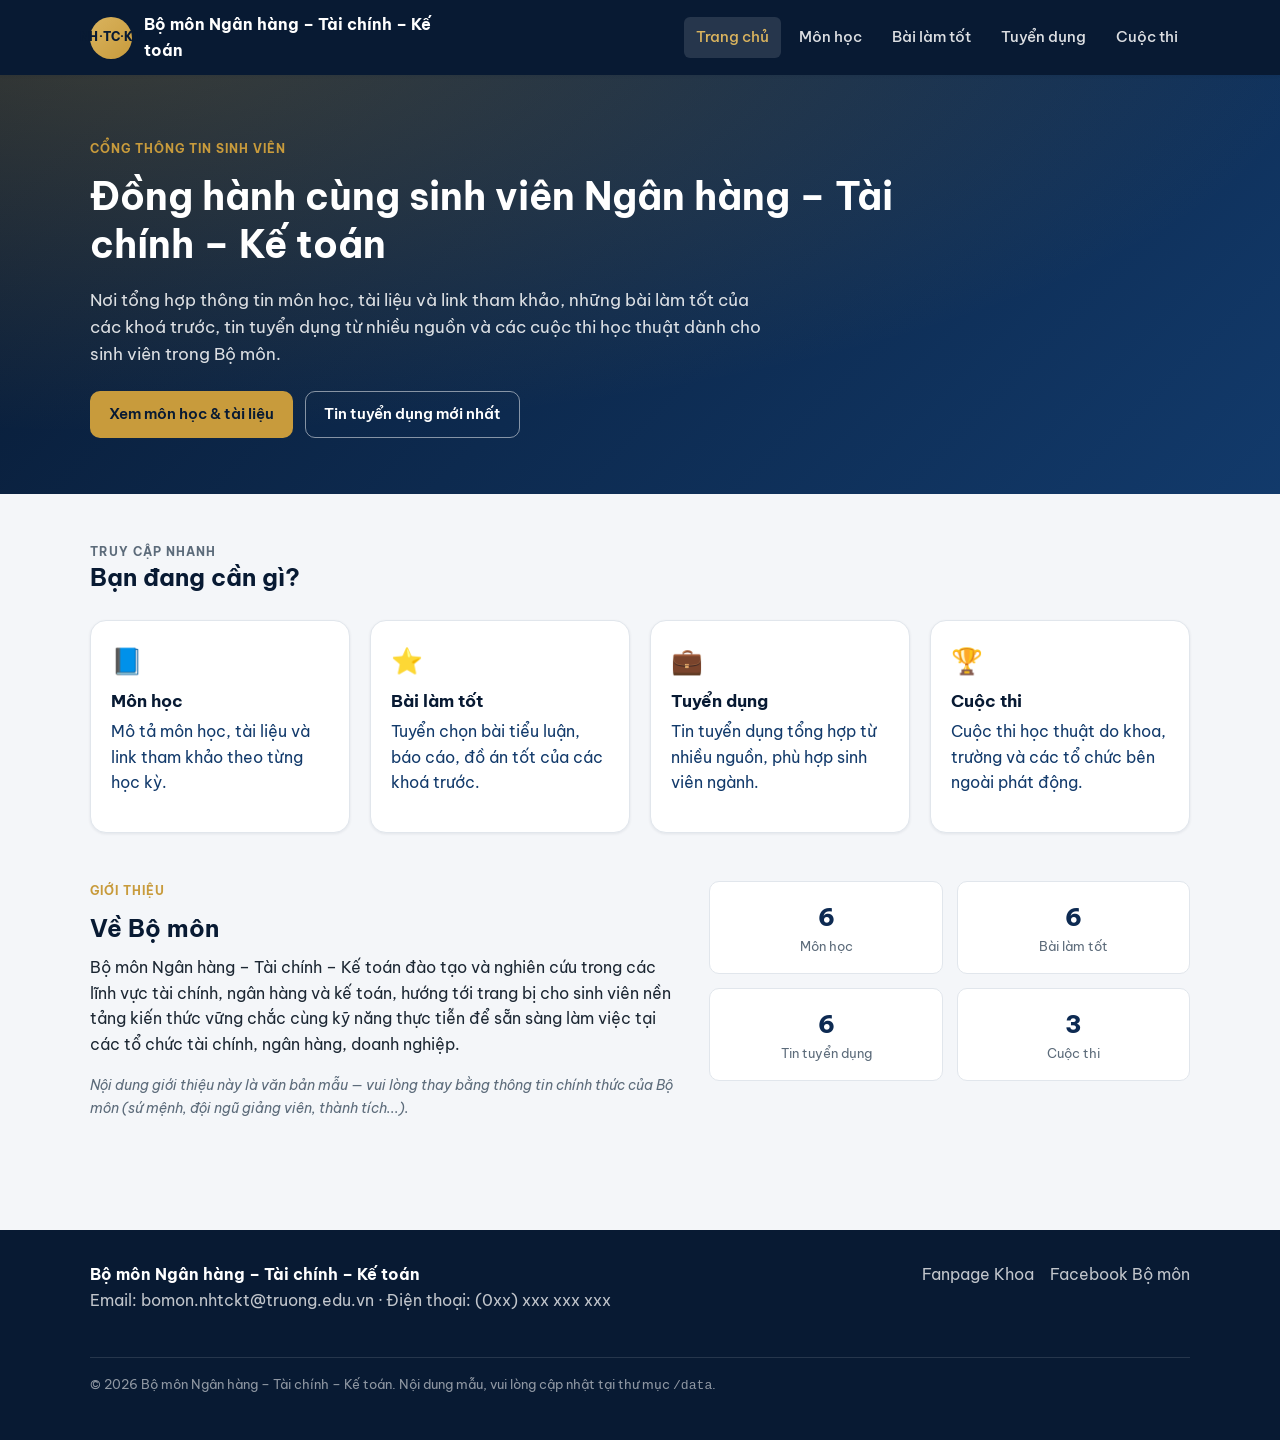
==== index.html @ 1f6cd34c "first demo" ====
<!doctype html>
<html lang="vi">
<head>
  <meta charset="UTF-8" />
  <meta name="viewport" content="width=device-width, initial-scale=1" />
  <title>Bộ môn Ngân hàng – Tài chính – Kế toán</title>
  <meta name="description" content="Trang thông tin Bộ môn Ngân hàng – Tài chính – Kế toán: môn học, tài liệu tham khảo, bài làm tốt, tin tuyển dụng và cuộc thi dành cho sinh viên." />
  <link rel="icon" type="image/svg+xml" href="assets/img/favicon.svg" />
  <link rel="preconnect" href="https://fonts.googleapis.com" />
  <link rel="preconnect" href="https://fonts.gstatic.com" crossorigin />
  <link href="https://fonts.googleapis.com/css2?family=Be+Vietnam+Pro:wght@400;500;600;700;800&display=swap" rel="stylesheet" />
  <link rel="stylesheet" href="assets/css/style.css" />
</head>
<body>
  <header class="site-header">
    <div class="container header-inner">
      <a href="index.html" class="brand">
        <span class="brand-mark" aria-hidden="true">NH·TC·KT</span>
        <span class="brand-text">Bộ môn Ngân hàng – Tài chính – Kế toán</span>
      </a>
      <button class="nav-toggle" aria-label="Mở menu" aria-expanded="false">
        <span></span><span></span><span></span>
      </button>
      <nav class="site-nav" aria-label="Điều hướng chính">
        <a href="index.html">Trang chủ</a>
        <a href="mon-hoc.html">Môn học</a>
        <a href="bai-lam-tot.html">Bài làm tốt</a>
        <a href="tuyen-dung.html">Tuyển dụng</a>
        <a href="cuoc-thi.html">Cuộc thi</a>
      </nav>
    </div>
  </header>

  <main>
    <section class="hero">
      <div class="container">
        <p class="eyebrow">Cổng thông tin sinh viên</p>
        <h1>Đồng hành cùng sinh viên Ngân hàng – Tài chính – Kế toán</h1>
        <p class="lead">
          Nơi tổng hợp thông tin môn học, tài liệu và link tham khảo, những bài làm tốt của các khoá trước,
          tin tuyển dụng từ nhiều nguồn và các cuộc thi học thuật dành cho sinh viên trong Bộ môn.
        </p>
        <div class="hero-actions">
          <a class="btn btn-primary" href="mon-hoc.html">Xem môn học &amp; tài liệu</a>
          <a class="btn btn-outline" href="tuyen-dung.html">Tin tuyển dụng mới nhất</a>
        </div>
      </div>
    </section>

    <section class="section">
      <div class="container">
        <div class="section-header">
          <div>
            <p class="eyebrow">Truy cập nhanh</p>
            <h2>Bạn đang cần gì?</h2>
          </div>
        </div>
        <div class="grid grid-4">
          <a class="card quick-link-card" href="mon-hoc.html">
            <div class="icon" aria-hidden="true">📘</div>
            <h3>Môn học</h3>
            <p>Mô tả môn học, tài liệu và link tham khảo theo từng học kỳ.</p>
          </a>
          <a class="card quick-link-card" href="bai-lam-tot.html">
            <div class="icon" aria-hidden="true">⭐</div>
            <h3>Bài làm tốt</h3>
            <p>Tuyển chọn bài tiểu luận, báo cáo, đồ án tốt của các khoá trước.</p>
          </a>
          <a class="card quick-link-card" href="tuyen-dung.html">
            <div class="icon" aria-hidden="true">💼</div>
            <h3>Tuyển dụng</h3>
            <p>Tin tuyển dụng tổng hợp từ nhiều nguồn, phù hợp sinh viên ngành.</p>
          </a>
          <a class="card quick-link-card" href="cuoc-thi.html">
            <div class="icon" aria-hidden="true">🏆</div>
            <h3>Cuộc thi</h3>
            <p>Cuộc thi học thuật do khoa, trường và các tổ chức bên ngoài phát động.</p>
          </a>
        </div>
      </div>
    </section>

    <section class="section" style="padding-top:0;">
      <div class="container about-block">
        <div>
          <p class="eyebrow">Giới thiệu</p>
          <h2>Về Bộ môn</h2>
          <p>
            Bộ môn Ngân hàng – Tài chính – Kế toán đào tạo và nghiên cứu trong các lĩnh vực tài chính, ngân hàng và
            kế toán, hướng tới trang bị cho sinh viên nền tảng kiến thức vững chắc cùng kỹ năng thực tiễn để sẵn sàng
            làm việc tại các tổ chức tài chính, ngân hàng, doanh nghiệp.
          </p>
          <p class="muted-note">
            Nội dung giới thiệu này là văn bản mẫu — vui lòng thay bằng thông tin chính thức của Bộ môn
            (sứ mệnh, đội ngũ giảng viên, thành tích...).
          </p>
        </div>
        <div class="stat-grid">
          <div class="stat-box"><div class="num" id="stat-courses">—</div><div class="label">Môn học</div></div>
          <div class="stat-box"><div class="num" id="stat-showcases">—</div><div class="label">Bài làm tốt</div></div>
          <div class="stat-box"><div class="num" id="stat-jobs">—</div><div class="label">Tin tuyển dụng</div></div>
          <div class="stat-box"><div class="num" id="stat-competitions">—</div><div class="label">Cuộc thi</div></div>
        </div>
      </div>
    </section>
  </main>

  <footer class="site-footer">
    <div class="container footer-inner">
      <div>
        <strong>Bộ môn Ngân hàng – Tài chính – Kế toán</strong>
        <p>Email: bomon.nhtckt@truong.edu.vn · Điện thoại: (0xx) xxx xxx xxx</p>
      </div>
      <div class="footer-links">
        <a href="#">Fanpage Khoa</a>
        <a href="#">Facebook Bộ môn</a>
      </div>
      <p class="footer-note">© <span id="year"></span> Bộ môn Ngân hàng – Tài chính – Kế toán. Nội dung mẫu, vui lòng cập nhật tại thư mục <code>/data</code>.</p>
    </div>
  </footer>

  <script src="assets/js/common.js"></script>
  <script>
    document.addEventListener("DOMContentLoaded", async () => {
      try {
        const [courses, jobs, competitions] = await Promise.all([
          fetchJSON("data/courses.json"),
          fetchJSON("data/jobs.json"),
          fetchJSON("data/competitions.json"),
        ]);
        const showcaseCount = courses.reduce((sum, c) => sum + (c.showcases ? c.showcases.length : 0), 0);
        document.getElementById("stat-courses").textContent = courses.length;
        document.getElementById("stat-showcases").textContent = showcaseCount;
        document.getElementById("stat-jobs").textContent = jobs.length;
        document.getElementById("stat-competitions").textContent = competitions.length;
      } catch (err) {
        /* Nếu mở bằng file:// thì fetch sẽ lỗi — bỏ qua, các trang con sẽ hiển thị thông báo hướng dẫn. */
      }
    });
  </script>
</body>
</html>
---- assets/css/style.css ----
/* =========================================================
   Bộ môn Ngân hàng – Tài chính – Kế toán — Stylesheet chính
   ========================================================= */

:root {
  --color-navy-900: #081a33;
  --color-navy-800: #0d2a52;
  --color-navy-700: #123a6b;
  --color-navy-600: #1a4b86;
  --color-gold-500: #c89b3c;
  --color-gold-400: #d9b35e;
  --color-gold-100: #faf1dc;

  --color-bg: #f4f6f9;
  --color-surface: #ffffff;
  --color-text: #1c2733;
  --color-text-muted: #5c6b7a;
  --color-border: #e1e6ec;

  --color-success-bg: #e5f4ea;
  --color-success-text: #1e7b3f;
  --color-info-bg: #e6eefb;
  --color-info-text: #1a4b86;
  --color-muted-bg: #edeff2;
  --color-muted-text: #5c6b7a;
  --color-urgent-bg: #fdecea;
  --color-urgent-text: #b3261e;

  --radius-sm: 6px;
  --radius-md: 10px;
  --radius-lg: 16px;
  --shadow-sm: 0 1px 3px rgba(8, 26, 51, 0.08);
  --shadow-md: 0 8px 24px rgba(8, 26, 51, 0.10);
  --container-width: 1140px;
  --font-sans: "Be Vietnam Pro", system-ui, -apple-system, "Segoe UI", Roboto, sans-serif;
}

* { box-sizing: border-box; }
html { scroll-behavior: smooth; }

body {
  margin: 0;
  font-family: var(--font-sans);
  color: var(--color-text);
  background: var(--color-bg);
  line-height: 1.6;
  -webkit-font-smoothing: antialiased;
}

img { max-width: 100%; display: block; }

a {
  color: var(--color-navy-700);
  text-decoration: none;
}
a:hover { text-decoration: underline; }

h1, h2, h3, h4 { line-height: 1.25; margin: 0 0 0.5em; color: var(--color-navy-900); }
p { margin: 0 0 1em; }

.container {
  max-width: var(--container-width);
  margin: 0 auto;
  padding: 0 20px;
}

.sr-only {
  position: absolute;
  width: 1px; height: 1px;
  padding: 0; margin: -1px;
  overflow: hidden;
  clip: rect(0,0,0,0);
  white-space: nowrap; border: 0;
}

/* ---------- Header / Nav ---------- */
.site-header {
  position: sticky;
  top: 0;
  z-index: 50;
  background: var(--color-navy-900);
  box-shadow: var(--shadow-sm);
}

.header-inner {
  display: flex;
  align-items: center;
  justify-content: space-between;
  padding: 12px 20px;
  gap: 16px;
}

.brand {
  display: flex;
  align-items: center;
  gap: 12px;
  color: #fff;
  font-weight: 700;
}
.brand:hover { text-decoration: none; }

.brand-mark {
  flex: none;
  width: 42px;
  height: 42px;
  border-radius: 50%;
  background: linear-gradient(135deg, var(--color-gold-400), var(--color-gold-500));
  color: var(--color-navy-900);
  display: flex;
  align-items: center;
  justify-content: center;
  font-size: 0.72rem;
  font-weight: 800;
  letter-spacing: 0.02em;
  text-align: center;
}

.brand-text {
  font-size: 1rem;
  max-width: 320px;
}

.nav-toggle {
  display: none;
  flex-direction: column;
  justify-content: center;
  gap: 5px;
  width: 38px;
  height: 38px;
  background: transparent;
  border: none;
  cursor: pointer;
  padding: 0;
}
.nav-toggle span {
  display: block;
  width: 100%;
  height: 2px;
  background: #fff;
  border-radius: 2px;
  transition: transform 0.2s ease, opacity 0.2s ease;
}
.nav-toggle.is-active span:nth-child(1) { transform: translateY(7px) rotate(45deg); }
.nav-toggle.is-active span:nth-child(2) { opacity: 0; }
.nav-toggle.is-active span:nth-child(3) { transform: translateY(-7px) rotate(-45deg); }

.site-nav {
  display: flex;
  align-items: center;
  gap: 6px;
  flex-wrap: wrap;
}

.site-nav a {
  color: rgba(255,255,255,0.86);
  padding: 8px 12px;
  border-radius: var(--radius-sm);
  font-weight: 500;
  font-size: 0.95rem;
}
.site-nav a:hover { background: rgba(255,255,255,0.08); text-decoration: none; color: #fff; }
.site-nav a.is-active {
  background: rgba(255,255,255,0.12);
  color: var(--color-gold-400);
}

/* ---------- Hero ---------- */
.hero {
  background:
    radial-gradient(1200px 400px at 10% -10%, rgba(200,155,60,0.25), transparent),
    linear-gradient(135deg, var(--color-navy-900), var(--color-navy-700));
  color: #fff;
  padding: 64px 0 56px;
}
.hero h1 {
  color: #fff;
  font-size: clamp(1.6rem, 3.2vw, 2.4rem);
  max-width: 820px;
}
.hero p.lead {
  color: rgba(255,255,255,0.85);
  font-size: 1.05rem;
  max-width: 680px;
}
.hero-actions {
  display: flex;
  flex-wrap: wrap;
  gap: 12px;
  margin-top: 24px;
}

.btn {
  display: inline-flex;
  align-items: center;
  gap: 8px;
  padding: 10px 18px;
  border-radius: var(--radius-md);
  font-weight: 600;
  font-size: 0.95rem;
  border: 1px solid transparent;
  cursor: pointer;
}
.btn:hover { text-decoration: none; }
.btn-primary {
  background: var(--color-gold-500);
  color: var(--color-navy-900);
}
.btn-primary:hover { background: var(--color-gold-400); }
.btn-outline {
  background: transparent;
  border-color: rgba(255,255,255,0.5);
  color: #fff;
}
.btn-outline:hover { background: rgba(255,255,255,0.1); }

/* ---------- Sections / layout helpers ---------- */
.section {
  padding: 48px 0;
}
.section-header {
  display: flex;
  align-items: flex-end;
  justify-content: space-between;
  flex-wrap: wrap;
  gap: 12px;
  margin-bottom: 24px;
}
.section-header h2 { margin-bottom: 4px; }
.section-header p { margin: 0; color: var(--color-text-muted); }
.eyebrow {
  text-transform: uppercase;
  letter-spacing: 0.08em;
  font-size: 0.78rem;
  font-weight: 700;
  color: var(--color-gold-500);
}

.grid {
  display: grid;
  gap: 20px;
}
.grid-3 { grid-template-columns: repeat(3, 1fr); }
.grid-4 { grid-template-columns: repeat(4, 1fr); }

@media (max-width: 960px) {
  .grid-3 { grid-template-columns: repeat(2, 1fr); }
  .grid-4 { grid-template-columns: repeat(2, 1fr); }
}
@media (max-width: 640px) {
  .grid-3, .grid-4 { grid-template-columns: 1fr; }
}

/* ---------- Generic cards ---------- */
.card {
  background: var(--color-surface);
  border: 1px solid var(--color-border);
  border-radius: var(--radius-lg);
  padding: 20px;
  box-shadow: var(--shadow-sm);
}
.card h3 { font-size: 1.05rem; }
.card-link-list {
  list-style: none;
  padding: 0;
  margin: 0;
  display: grid;
  gap: 8px;
}
.card-link-list a { font-weight: 600; }

.quick-link-card {
  text-align: left;
  transition: transform 0.15s ease, box-shadow 0.15s ease;
}
.quick-link-card:hover {
  transform: translateY(-2px);
  box-shadow: var(--shadow-md);
  text-decoration: none;
}
.quick-link-card .icon {
  font-size: 1.6rem;
  margin-bottom: 8px;
}

/* ---------- Filter bar ---------- */
.filters-bar {
  display: flex;
  flex-wrap: wrap;
  gap: 10px;
  align-items: center;
  background: var(--color-surface);
  border: 1px solid var(--color-border);
  border-radius: var(--radius-md);
  padding: 14px;
  margin-bottom: 24px;
}
.filters-bar input[type="search"],
.filters-bar select {
  font-family: inherit;
  font-size: 0.92rem;
  padding: 9px 12px;
  border: 1px solid var(--color-border);
  border-radius: var(--radius-sm);
  background: #fff;
  color: var(--color-text);
}
.filters-bar input[type="search"] { flex: 1 1 220px; min-width: 180px; }
.filters-bar label.checkbox {
  display: flex;
  align-items: center;
  gap: 6px;
  font-size: 0.88rem;
  color: var(--color-text-muted);
  white-space: nowrap;
}
.filters-bar .results-count {
  margin-left: auto;
  font-size: 0.85rem;
  color: var(--color-text-muted);
}

/* ---------- Badges ---------- */
.badge {
  display: inline-flex;
  align-items: center;
  gap: 4px;
  font-size: 0.72rem;
  font-weight: 700;
  text-transform: uppercase;
  letter-spacing: 0.03em;
  padding: 4px 9px;
  border-radius: 999px;
}
.badge-info { background: var(--color-info-bg); color: var(--color-info-text); }
.badge-success { background: var(--color-success-bg); color: var(--color-success-text); }
.badge-muted { background: var(--color-muted-bg); color: var(--color-muted-text); }
.badge-urgent { background: var(--color-urgent-bg); color: var(--color-urgent-text); }

/* ---------- Course accordion ---------- */
.course-card {
  background: var(--color-surface);
  border: 1px solid var(--color-border);
  border-radius: var(--radius-lg);
  box-shadow: var(--shadow-sm);
  overflow: hidden;
}
.course-card > details > summary {
  list-style: none;
  cursor: pointer;
  padding: 18px 20px;
  display: flex;
  align-items: center;
  gap: 14px;
}
.course-card summary::-webkit-details-marker { display: none; }
.course-card summary::after {
  content: "▾";
  margin-left: auto;
  color: var(--color-text-muted);
  transition: transform 0.15s ease;
}
.course-card details[open] summary::after { transform: rotate(180deg); }

.course-summary-main { flex: 1; min-width: 0; }
.course-code {
  display: inline-block;
  font-size: 0.75rem;
  font-weight: 700;
  color: var(--color-navy-700);
  background: var(--color-info-bg);
  padding: 2px 8px;
  border-radius: 999px;
  margin-bottom: 6px;
}
.course-summary-main h3 { margin: 0; font-size: 1.08rem; }
.course-meta { font-size: 0.82rem; color: var(--color-text-muted); margin-top: 4px; }

.course-body {
  padding: 0 20px 22px;
  border-top: 1px solid var(--color-border);
}
.course-body .course-desc { margin-top: 16px; color: var(--color-text); }
.course-section { margin-top: 18px; }
.course-section h4 {
  font-size: 0.85rem;
  text-transform: uppercase;
  letter-spacing: 0.04em;
  color: var(--color-navy-700);
  margin-bottom: 8px;
}
.course-section ul { margin: 0; padding-left: 20px; }
.course-section li { margin-bottom: 6px; }
.muted-note { color: var(--color-text-muted); font-size: 0.9rem; font-style: italic; }

/* ---------- Job / competition / showcase cards ---------- */
.list-card {
  background: var(--color-surface);
  border: 1px solid var(--color-border);
  border-radius: var(--radius-lg);
  box-shadow: var(--shadow-sm);
  padding: 20px;
  display: flex;
  flex-direction: column;
  gap: 10px;
}
.list-card-top {
  display: flex;
  align-items: flex-start;
  justify-content: space-between;
  gap: 10px;
}
.list-card-top h3 { margin: 0; font-size: 1.05rem; }
.list-card .org {
  color: var(--color-navy-700);
  font-weight: 600;
  font-size: 0.92rem;
}
.list-card .meta-row {
  display: flex;
  flex-wrap: wrap;
  gap: 8px 16px;
  font-size: 0.85rem;
  color: var(--color-text-muted);
}
.list-card .tag-row {
  display: flex;
  flex-wrap: wrap;
  gap: 6px;
}
.tag-chip {
  font-size: 0.75rem;
  background: var(--color-muted-bg);
  color: var(--color-text-muted);
  padding: 3px 9px;
  border-radius: 999px;
}
.list-card .actions { margin-top: auto; padding-top: 6px; }

.notice-box {
  background: var(--color-gold-100);
  border: 1px solid var(--color-gold-400);
  color: #6b4f14;
  border-radius: var(--radius-md);
  padding: 14px 16px;
  font-size: 0.9rem;
  margin-bottom: 24px;
}

.error-box {
  background: var(--color-urgent-bg);
  color: var(--color-urgent-text);
  border: 1px solid #f3b6b1;
  border-radius: var(--radius-md);
  padding: 16px;
  font-size: 0.92rem;
}

.empty-state {
  text-align: center;
  color: var(--color-text-muted);
  padding: 40px 20px;
  background: var(--color-surface);
  border: 1px dashed var(--color-border);
  border-radius: var(--radius-md);
}

/* ---------- About / intro block ---------- */
.about-block {
  display: grid;
  grid-template-columns: 1.1fr 0.9fr;
  gap: 32px;
  align-items: start;
}
@media (max-width: 860px) {
  .about-block { grid-template-columns: 1fr; }
}
.stat-grid {
  display: grid;
  grid-template-columns: repeat(2, 1fr);
  gap: 14px;
}
.stat-box {
  background: var(--color-surface);
  border: 1px solid var(--color-border);
  border-radius: var(--radius-md);
  padding: 16px;
  text-align: center;
}
.stat-box .num {
  font-size: 1.5rem;
  font-weight: 800;
  color: var(--color-navy-800);
}
.stat-box .label {
  font-size: 0.8rem;
  color: var(--color-text-muted);
}

/* ---------- Footer ---------- */
.site-footer {
  background: var(--color-navy-900);
  color: rgba(255,255,255,0.75);
  margin-top: 48px;
}
.footer-inner {
  padding: 32px 20px;
  display: flex;
  flex-wrap: wrap;
  gap: 20px;
  justify-content: space-between;
  align-items: flex-start;
}
.footer-inner strong { color: #fff; }
.footer-links { display: flex; gap: 16px; flex-wrap: wrap; }
.footer-links a { color: rgba(255,255,255,0.75); }
.footer-links a:hover { color: var(--color-gold-400); }
.footer-note {
  width: 100%;
  border-top: 1px solid rgba(255,255,255,0.12);
  padding-top: 16px;
  margin-top: 8px;
  font-size: 0.82rem;
  color: rgba(255,255,255,0.55);
}

/* ---------- Responsive nav ---------- */
@media (max-width: 860px) {
  .nav-toggle { display: flex; }
  .site-nav {
    position: absolute;
    top: 100%;
    left: 0;
    right: 0;
    background: var(--color-navy-800);
    flex-direction: column;
    align-items: stretch;
    padding: 8px;
    gap: 2px;
    display: none;
  }
  .site-nav.is-open { display: flex; }
  .header-inner { position: relative; }
  .brand-text { max-width: 180px; font-size: 0.9rem; }
}

/* Page title banner (non-home pages) */
.page-banner {
  background: linear-gradient(135deg, var(--color-navy-800), var(--color-navy-700));
  color: #fff;
  padding: 36px 0;
}
.page-banner h1 { color: #fff; margin-bottom: 6px; }
.page-banner p { color: rgba(255,255,255,0.8); margin: 0; max-width: 680px; }
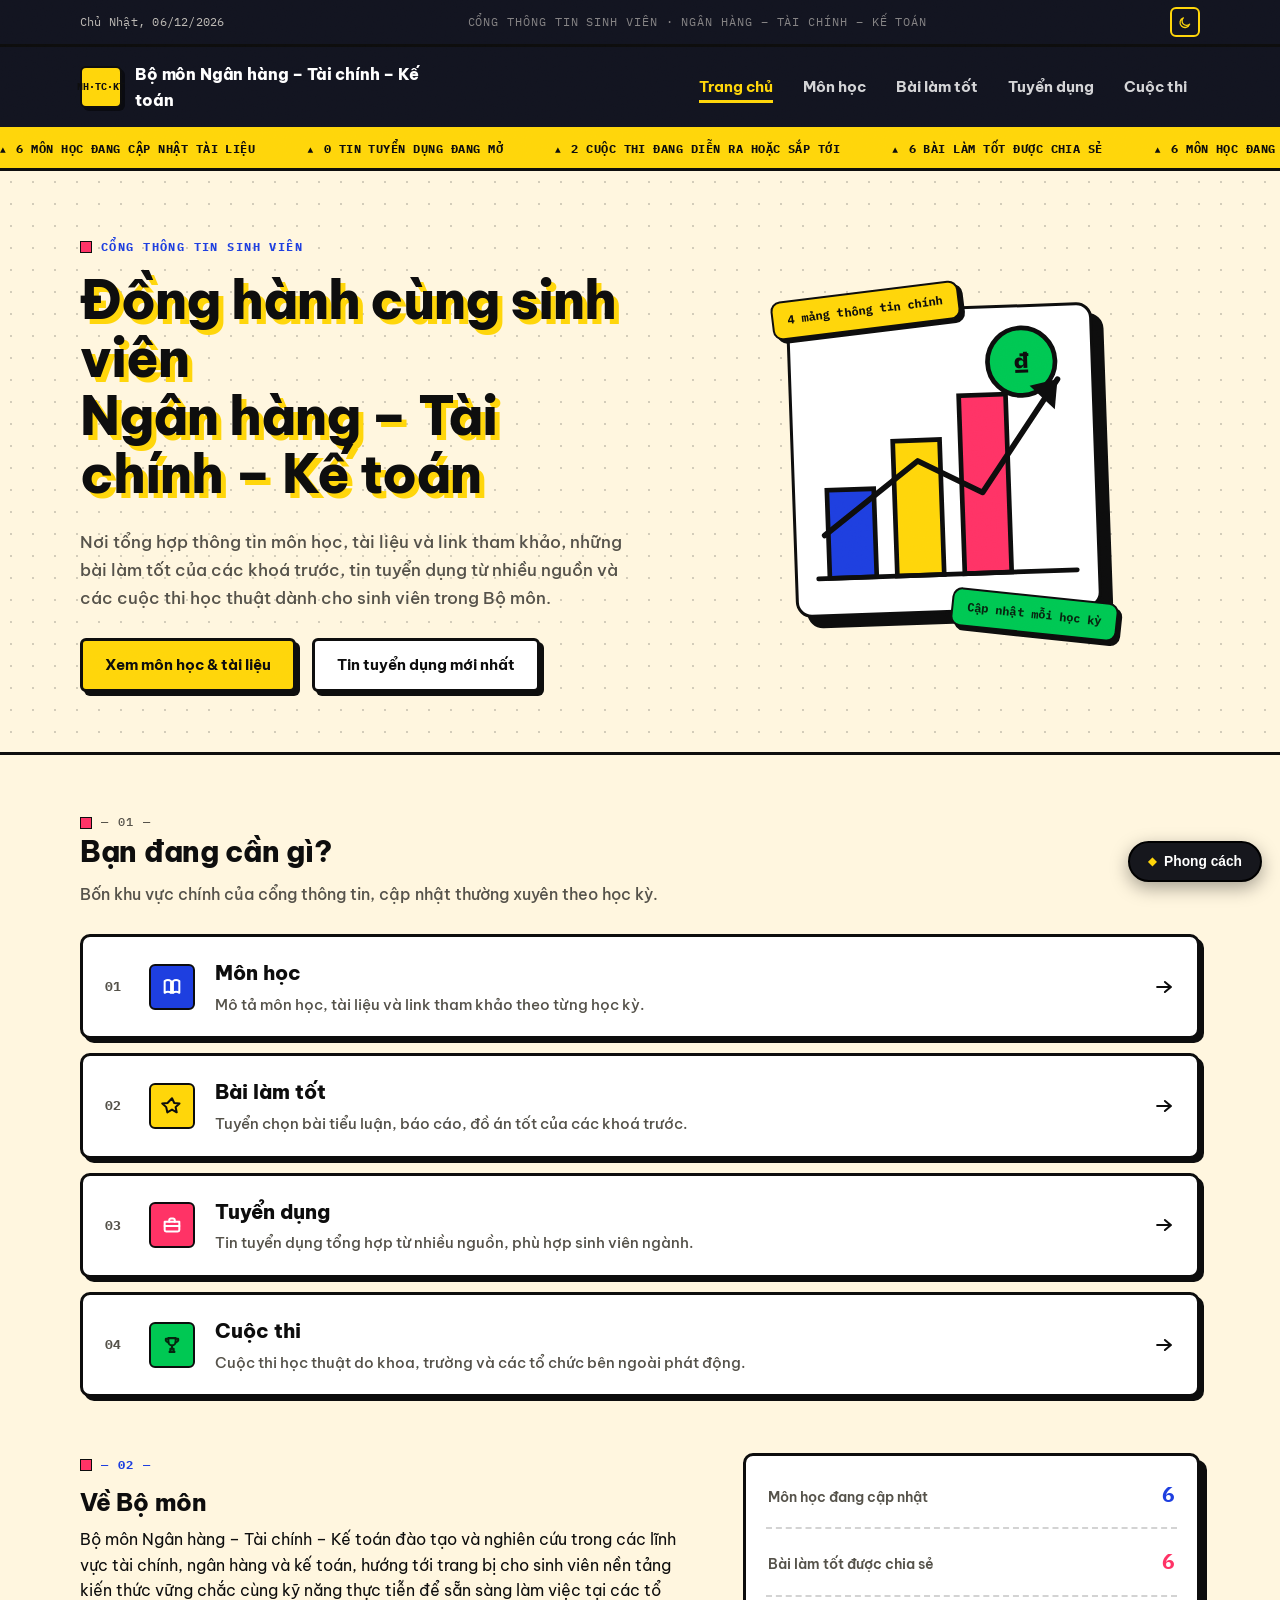
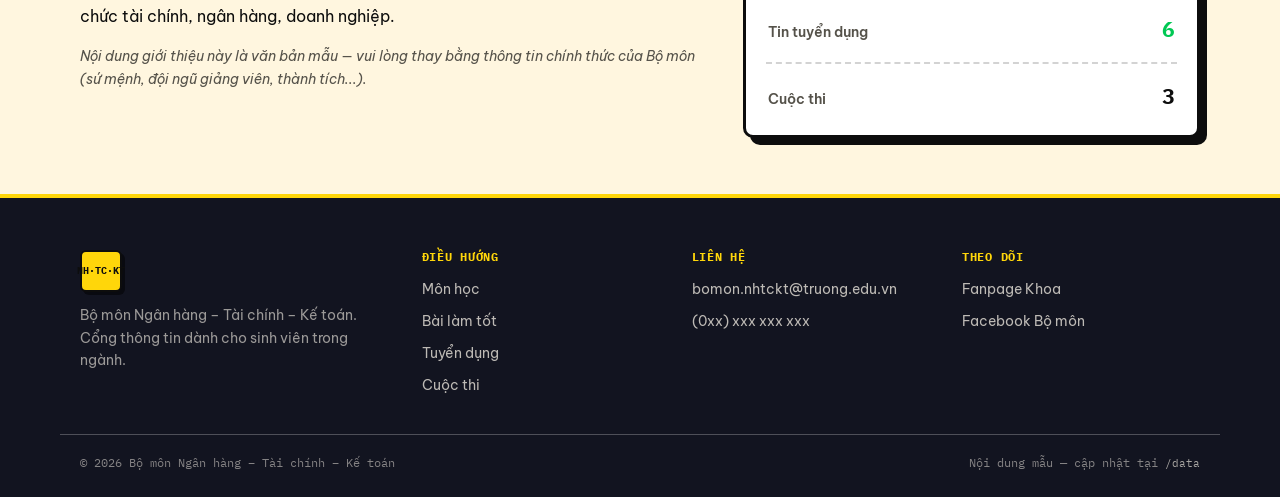
==== commit e1c7e962: "new layout with mutiple design style" ====
--- a/index.html
+++ b/index.html
@@ -3,15 +3,36 @@
 <head>
   <meta charset="UTF-8" />
   <meta name="viewport" content="width=device-width, initial-scale=1" />
+  <script>
+    (function () {
+      try {
+        var stored = localStorage.getItem("btc-theme");
+        var theme = stored || (window.matchMedia && window.matchMedia("(prefers-color-scheme: dark)").matches ? "dark" : "light");
+        document.documentElement.setAttribute("data-theme", theme);
+        var storedStyle = localStorage.getItem("btc-style") || "brutalism";
+        document.documentElement.setAttribute("data-style", storedStyle);
+      } catch (e) {}
+    })();
+  </script>
   <title>Bộ môn Ngân hàng – Tài chính – Kế toán</title>
   <meta name="description" content="Trang thông tin Bộ môn Ngân hàng – Tài chính – Kế toán: môn học, tài liệu tham khảo, bài làm tốt, tin tuyển dụng và cuộc thi dành cho sinh viên." />
   <link rel="icon" type="image/svg+xml" href="assets/img/favicon.svg" />
   <link rel="preconnect" href="https://fonts.googleapis.com" />
   <link rel="preconnect" href="https://fonts.gstatic.com" crossorigin />
-  <link href="https://fonts.googleapis.com/css2?family=Be+Vietnam+Pro:wght@400;500;600;700;800&display=swap" rel="stylesheet" />
+  <link href="https://fonts.googleapis.com/css2?family=Be+Vietnam+Pro:wght@400;500;600;700;800;900&family=Lora:wght@500;600;700&family=IBM+Plex+Mono:wght@500;600;700&display=swap" rel="stylesheet" />
   <link rel="stylesheet" href="assets/css/style.css" />
 </head>
 <body>
+  <div class="grain" aria-hidden="true"></div>
+
+  <div class="meta-bar">
+    <div class="container meta-bar-inner">
+      <span class="meta-date" id="today-date"></span>
+      <span class="meta-tagline">Cổng thông tin sinh viên · Ngân hàng – Tài chính – Kế toán</span>
+      <button class="theme-toggle" id="theme-toggle" type="button" aria-label="Chuyển giao diện sáng/tối"></button>
+    </div>
+  </div>
+
   <header class="site-header">
     <div class="container header-inner">
       <a href="index.html" class="brand">
@@ -31,59 +52,105 @@
     </div>
   </header>
 
+  <div class="ticker" aria-hidden="true">
+    <div class="ticker-track" id="ticker-track"></div>
+  </div>
+
   <main>
-    <section class="hero">
-      <div class="container">
-        <p class="eyebrow">Cổng thông tin sinh viên</p>
-        <h1>Đồng hành cùng sinh viên Ngân hàng – Tài chính – Kế toán</h1>
-        <p class="lead">
-          Nơi tổng hợp thông tin môn học, tài liệu và link tham khảo, những bài làm tốt của các khoá trước,
-          tin tuyển dụng từ nhiều nguồn và các cuộc thi học thuật dành cho sinh viên trong Bộ môn.
-        </p>
-        <div class="hero-actions">
-          <a class="btn btn-primary" href="mon-hoc.html">Xem môn học &amp; tài liệu</a>
-          <a class="btn btn-outline" href="tuyen-dung.html">Tin tuyển dụng mới nhất</a>
+    <section class="intro">
+      <div class="container intro-inner">
+        <div class="intro-copy">
+          <p class="eyebrow">Cổng thông tin sinh viên</p>
+          <h1>Đồng hành cùng sinh viên<br />Ngân hàng – Tài chính – Kế toán</h1>
+          <p class="lead">
+            Nơi tổng hợp thông tin môn học, tài liệu và link tham khảo, những bài làm tốt của các khoá trước,
+            tin tuyển dụng từ nhiều nguồn và các cuộc thi học thuật dành cho sinh viên trong Bộ môn.
+          </p>
+          <div class="hero-actions">
+            <a class="btn btn-primary" href="mon-hoc.html">Xem môn học &amp; tài liệu</a>
+            <a class="btn btn-outline" href="tuyen-dung.html">Tin tuyển dụng mới nhất</a>
+          </div>
+        </div>
+        <div class="intro-visual" data-reveal>
+          <svg class="intro-illustration" viewBox="0 0 320 320" role="img" aria-label="Minh hoạ tăng trưởng tài chính: biểu đồ cột, đồng xu và mũi tên đi lên">
+            <rect class="illus-bar illus-bar-1" x="34" y="188" width="50" height="94" />
+            <rect class="illus-bar illus-bar-2" x="106" y="138" width="50" height="144" />
+            <rect class="illus-bar illus-bar-3" x="178" y="92" width="50" height="190" />
+            <line class="illus-baseline" x1="22" y1="282" x2="298" y2="282" />
+            <g class="coin-spin">
+              <circle class="illus-coin" cx="246" cy="58" r="36" />
+              <text class="illus-coin-symbol" x="246" y="70" font-family="IBM Plex Mono, monospace" font-size="30" font-weight="700" text-anchor="middle">₫</text>
+            </g>
+            <path class="arrow-draw illus-arrow-line" d="M30 236 L132 160 L200 196 L284 78" />
+            <path class="illus-arrow-head" d="M284 78 L254 84 L280 110 Z" />
+          </svg>
+          <p class="intro-visual-caption">Hình 01 — Tăng trưởng tài chính qua các học kỳ</p>
+          <span class="sticker sticker-a">4 mảng thông tin chính</span>
+          <span class="sticker sticker-b">Cập nhật mỗi học kỳ</span>
         </div>
       </div>
     </section>
 
     <section class="section">
       <div class="container">
-        <div class="section-header">
-          <div>
-            <p class="eyebrow">Truy cập nhanh</p>
-            <h2>Bạn đang cần gì?</h2>
-          </div>
-        </div>
-        <div class="grid grid-4">
-          <a class="card quick-link-card" href="mon-hoc.html">
-            <div class="icon" aria-hidden="true">📘</div>
-            <h3>Môn học</h3>
-            <p>Mô tả môn học, tài liệu và link tham khảo theo từng học kỳ.</p>
-          </a>
-          <a class="card quick-link-card" href="bai-lam-tot.html">
-            <div class="icon" aria-hidden="true">⭐</div>
-            <h3>Bài làm tốt</h3>
-            <p>Tuyển chọn bài tiểu luận, báo cáo, đồ án tốt của các khoá trước.</p>
-          </a>
-          <a class="card quick-link-card" href="tuyen-dung.html">
-            <div class="icon" aria-hidden="true">💼</div>
-            <h3>Tuyển dụng</h3>
-            <p>Tin tuyển dụng tổng hợp từ nhiều nguồn, phù hợp sinh viên ngành.</p>
-          </a>
-          <a class="card quick-link-card" href="cuoc-thi.html">
-            <div class="icon" aria-hidden="true">🏆</div>
-            <h3>Cuộc thi</h3>
-            <p>Cuộc thi học thuật do khoa, trường và các tổ chức bên ngoài phát động.</p>
-          </a>
-        </div>
+        <div class="section-header" data-reveal>
+          <p class="eyebrow">— 01 —</p>
+          <h2>Bạn đang cần gì?</h2>
+          <p>Bốn khu vực chính của cổng thông tin, cập nhật thường xuyên theo học kỳ.</p>
+        </div>
+        <ul class="index-list">
+          <li data-reveal style="--i:0">
+            <a href="mon-hoc.html">
+              <span class="index-num">01</span>
+              <span class="index-icon" data-icon="book"></span>
+              <span class="index-text">
+                <span class="index-title">Môn học</span>
+                <span class="index-desc">Mô tả môn học, tài liệu và link tham khảo theo từng học kỳ.</span>
+              </span>
+              <span class="index-arrow" data-icon="arrow"></span>
+            </a>
+          </li>
+          <li data-reveal style="--i:1">
+            <a href="bai-lam-tot.html">
+              <span class="index-num">02</span>
+              <span class="index-icon" data-icon="star"></span>
+              <span class="index-text">
+                <span class="index-title">Bài làm tốt</span>
+                <span class="index-desc">Tuyển chọn bài tiểu luận, báo cáo, đồ án tốt của các khoá trước.</span>
+              </span>
+              <span class="index-arrow" data-icon="arrow"></span>
+            </a>
+          </li>
+          <li data-reveal style="--i:2">
+            <a href="tuyen-dung.html">
+              <span class="index-num">03</span>
+              <span class="index-icon" data-icon="briefcase"></span>
+              <span class="index-text">
+                <span class="index-title">Tuyển dụng</span>
+                <span class="index-desc">Tin tuyển dụng tổng hợp từ nhiều nguồn, phù hợp sinh viên ngành.</span>
+              </span>
+              <span class="index-arrow" data-icon="arrow"></span>
+            </a>
+          </li>
+          <li data-reveal style="--i:3">
+            <a href="cuoc-thi.html">
+              <span class="index-num">04</span>
+              <span class="index-icon" data-icon="trophy"></span>
+              <span class="index-text">
+                <span class="index-title">Cuộc thi</span>
+                <span class="index-desc">Cuộc thi học thuật do khoa, trường và các tổ chức bên ngoài phát động.</span>
+              </span>
+              <span class="index-arrow" data-icon="arrow"></span>
+            </a>
+          </li>
+        </ul>
       </div>
     </section>
 
     <section class="section" style="padding-top:0;">
       <div class="container about-block">
-        <div>
-          <p class="eyebrow">Giới thiệu</p>
+        <div data-reveal>
+          <p class="eyebrow">— 02 —</p>
           <h2>Về Bộ môn</h2>
           <p>
             Bộ môn Ngân hàng – Tài chính – Kế toán đào tạo và nghiên cứu trong các lĩnh vực tài chính, ngân hàng và
@@ -95,33 +162,56 @@
             (sứ mệnh, đội ngũ giảng viên, thành tích...).
           </p>
         </div>
-        <div class="stat-grid">
-          <div class="stat-box"><div class="num" id="stat-courses">—</div><div class="label">Môn học</div></div>
-          <div class="stat-box"><div class="num" id="stat-showcases">—</div><div class="label">Bài làm tốt</div></div>
-          <div class="stat-box"><div class="num" id="stat-jobs">—</div><div class="label">Tin tuyển dụng</div></div>
-          <div class="stat-box"><div class="num" id="stat-competitions">—</div><div class="label">Cuộc thi</div></div>
+        <div data-reveal>
+          <div class="ledger-mini">
+            <div class="ledger-mini-row"><span class="label">Môn học đang cập nhật</span><span class="num" id="stat-courses">—</span></div>
+            <div class="ledger-mini-row"><span class="label">Bài làm tốt được chia sẻ</span><span class="num" id="stat-showcases">—</span></div>
+            <div class="ledger-mini-row"><span class="label">Tin tuyển dụng</span><span class="num" id="stat-jobs">—</span></div>
+            <div class="ledger-mini-row"><span class="label">Cuộc thi</span><span class="num" id="stat-competitions">—</span></div>
+          </div>
         </div>
       </div>
     </section>
   </main>
 
   <footer class="site-footer">
-    <div class="container footer-inner">
-      <div>
-        <strong>Bộ môn Ngân hàng – Tài chính – Kế toán</strong>
-        <p>Email: bomon.nhtckt@truong.edu.vn · Điện thoại: (0xx) xxx xxx xxx</p>
-      </div>
-      <div class="footer-links">
+    <div class="container footer-grid">
+      <div class="footer-brand">
+        <span class="brand-mark" aria-hidden="true">NH·TC·KT</span>
+        <p>Bộ môn Ngân hàng – Tài chính – Kế toán. Cổng thông tin dành cho sinh viên trong ngành.</p>
+      </div>
+      <div class="footer-col">
+        <h4>Điều hướng</h4>
+        <a href="mon-hoc.html">Môn học</a>
+        <a href="bai-lam-tot.html">Bài làm tốt</a>
+        <a href="tuyen-dung.html">Tuyển dụng</a>
+        <a href="cuoc-thi.html">Cuộc thi</a>
+      </div>
+      <div class="footer-col">
+        <h4>Liên hệ</h4>
+        <p>bomon.nhtckt@truong.edu.vn</p>
+        <p>(0xx) xxx xxx xxx</p>
+      </div>
+      <div class="footer-col">
+        <h4>Theo dõi</h4>
         <a href="#">Fanpage Khoa</a>
         <a href="#">Facebook Bộ môn</a>
       </div>
-      <p class="footer-note">© <span id="year"></span> Bộ môn Ngân hàng – Tài chính – Kế toán. Nội dung mẫu, vui lòng cập nhật tại thư mục <code>/data</code>.</p>
+    </div>
+    <div class="container footer-note">
+      <span>© <span id="year"></span> Bộ môn Ngân hàng – Tài chính – Kế toán</span>
+      <span>Nội dung mẫu — cập nhật tại <code>/data</code></span>
     </div>
   </footer>
 
   <script src="assets/js/common.js"></script>
   <script>
+    document.querySelectorAll("[data-icon]").forEach((node) => {
+      node.appendChild(icon(node.getAttribute("data-icon")));
+    });
+
     document.addEventListener("DOMContentLoaded", async () => {
+      const track = document.getElementById("ticker-track");
       try {
         const [courses, jobs, competitions] = await Promise.all([
           fetchJSON("data/courses.json"),
@@ -129,12 +219,24 @@
           fetchJSON("data/competitions.json"),
         ]);
         const showcaseCount = courses.reduce((sum, c) => sum + (c.showcases ? c.showcases.length : 0), 0);
+        const openJobs = jobs.filter((j) => (daysUntil(j.deadline) ?? 0) >= 0).length;
+        const activeCompetitions = competitions.filter((c) => (daysUntil(c.deadline) ?? 0) >= 0).length;
+
         document.getElementById("stat-courses").textContent = courses.length;
         document.getElementById("stat-showcases").textContent = showcaseCount;
         document.getElementById("stat-jobs").textContent = jobs.length;
         document.getElementById("stat-competitions").textContent = competitions.length;
+
+        const tickerItems = [
+          `${courses.length} môn học đang cập nhật tài liệu`,
+          `${openJobs} tin tuyển dụng đang mở`,
+          `${activeCompetitions} cuộc thi đang diễn ra hoặc sắp tới`,
+          `${showcaseCount} bài làm tốt được chia sẻ`,
+        ];
+        const build = () => tickerItems.map((t) => el("span", { class: "ticker-item", text: t }));
+        build().concat(build()).forEach((node) => track.appendChild(node));
       } catch (err) {
-        /* Nếu mở bằng file:// thì fetch sẽ lỗi — bỏ qua, các trang con sẽ hiển thị thông báo hướng dẫn. */
+        track.appendChild(el("span", { class: "ticker-item", text: "Đang cập nhật dữ liệu…" }));
       }
     });
   </script>
--- a/assets/css/style.css
+++ b/assets/css/style.css
@@ -1,38 +1,75 @@
 /* =========================================================
    Bộ môn Ngân hàng – Tài chính – Kế toán — Stylesheet chính
+   Mặc định: Neobrutalism. Có thể đổi sang 8 phong cách khác
+   qua nút "Phong cách" (góc dưới bên phải) — toàn bộ site
+   dùng chung một bộ "design token" (CSS custom properties),
+   mỗi phong cách chỉ gán lại giá trị token, không đổi cấu trúc.
    ========================================================= */
 
 :root {
-  --color-navy-900: #081a33;
-  --color-navy-800: #0d2a52;
-  --color-navy-700: #123a6b;
-  --color-navy-600: #1a4b86;
-  --color-gold-500: #c89b3c;
-  --color-gold-400: #d9b35e;
-  --color-gold-100: #faf1dc;
-
-  --color-bg: #f4f6f9;
-  --color-surface: #ffffff;
-  --color-text: #1c2733;
-  --color-text-muted: #5c6b7a;
-  --color-border: #e1e6ec;
-
-  --color-success-bg: #e5f4ea;
-  --color-success-text: #1e7b3f;
-  --color-info-bg: #e6eefb;
-  --color-info-text: #1a4b86;
-  --color-muted-bg: #edeff2;
-  --color-muted-text: #5c6b7a;
-  --color-urgent-bg: #fdecea;
-  --color-urgent-text: #b3261e;
+  /* ---- Bảng màu mặc định: Neobrutalism ---- */
+  --paper: #fff6df;
+  --paper-raised: #ffffff;
+  --ink: #0d0d0d;
+  --muted: #55524a;
+  --navy: #121420;
+  --navy-700: #1d2030;
+  --gold-ink: #1e3fe0;
+  --gold-bright: #ffd60a;
+  --brick: #ff3366;
+  --forest: #00c853;
+  --border-color: var(--ink);
+  --line-soft: rgba(13, 13, 13, 0.18);
+  --line-dark: rgba(255, 255, 255, 0.25);
+  --surface-blur: none;
+  --heading-weight: 800;
+  --heading-shadow: 5px 5px 0 var(--gold-bright);
+
+  --font-display: "Be Vietnam Pro", system-ui, -apple-system, "Segoe UI", Roboto, sans-serif;
+  --font-sans: "Be Vietnam Pro", system-ui, -apple-system, "Segoe UI", Roboto, sans-serif;
+  --font-mono: "IBM Plex Mono", ui-monospace, SFMono-Regular, Menlo, monospace;
 
   --radius-sm: 6px;
   --radius-md: 10px;
   --radius-lg: 16px;
-  --shadow-sm: 0 1px 3px rgba(8, 26, 51, 0.08);
-  --shadow-md: 0 8px 24px rgba(8, 26, 51, 0.10);
-  --container-width: 1140px;
-  --font-sans: "Be Vietnam Pro", system-ui, -apple-system, "Segoe UI", Roboto, sans-serif;
+  --border-w: 3px;
+  --shadow-color: var(--ink);
+  --shadow-sm: 4px 4px 0 0 var(--shadow-color);
+  --shadow-md: 7px 7px 0 0 var(--shadow-color);
+  --shadow-lg: 11px 11px 0 0 var(--shadow-color);
+  --container-width: 1160px;
+}
+
+@media (prefers-color-scheme: dark) {
+  :root:not([data-theme="light"]) {
+    --paper: #121212;
+    --paper-raised: #1b1b1b;
+    --ink: #f5f3ec;
+    --muted: #b9b4a6;
+    --navy: #000000;
+    --navy-700: #15171f;
+    --gold-ink: #7d97ff;
+    --gold-bright: #ffd60a;
+    --brick: #ff7089;
+    --forest: #3ddc84;
+    --line-soft: rgba(245, 243, 236, 0.18);
+    --line-dark: rgba(255, 255, 255, 0.2);
+  }
+}
+
+:root[data-theme="dark"] {
+  --paper: #121212;
+  --paper-raised: #1b1b1b;
+  --ink: #f5f3ec;
+  --muted: #b9b4a6;
+  --navy: #000000;
+  --navy-700: #15171f;
+  --gold-ink: #7d97ff;
+  --gold-bright: #ffd60a;
+  --brick: #ff7089;
+  --forest: #3ddc84;
+  --line-soft: rgba(245, 243, 236, 0.18);
+  --line-dark: rgba(255, 255, 255, 0.2);
 }
 
 * { box-sizing: border-box; }
@@ -41,22 +78,55 @@
 body {
   margin: 0;
   font-family: var(--font-sans);
-  color: var(--color-text);
-  background: var(--color-bg);
+  color: var(--ink);
+  background: var(--paper);
   line-height: 1.6;
   -webkit-font-smoothing: antialiased;
-}
+  transition: background-color 0.25s ease, color 0.25s ease;
+}
+
+::selection { background: var(--gold-bright); color: var(--ink); }
+
+:focus-visible {
+  outline: 3px solid var(--gold-ink);
+  outline-offset: 2px;
+}
+
+html { scrollbar-color: var(--gold-bright) transparent; }
+::-webkit-scrollbar { width: 12px; height: 12px; }
+::-webkit-scrollbar-track { background: transparent; }
+::-webkit-scrollbar-thumb {
+  background: var(--gold-bright);
+  border: 2px solid var(--border-color);
+  border-radius: var(--radius-sm);
+}
+::-webkit-scrollbar-thumb:hover { background: var(--brick); }
 
 img { max-width: 100%; display: block; }
 
-a {
-  color: var(--color-navy-700);
-  text-decoration: none;
-}
+a { color: var(--ink); text-decoration: none; }
 a:hover { text-decoration: underline; }
 
-h1, h2, h3, h4 { line-height: 1.25; margin: 0 0 0.5em; color: var(--color-navy-900); }
+h1, h2, h3, h4 {
+  font-family: var(--font-display);
+  line-height: 1.1;
+  margin: 0 0 0.5em;
+  color: var(--ink);
+  font-weight: var(--heading-weight);
+  letter-spacing: -0.01em;
+}
 p { margin: 0 0 1em; }
+code { font-family: var(--font-mono); font-size: 0.92em; }
+
+/* Icon dùng chung một bộ path; mỗi phong cách chỉ đổi cách tô (xem cuối file) */
+.icon-path {
+  fill: none;
+  stroke: currentColor;
+  stroke-width: 2.2;
+  stroke-linecap: round;
+  stroke-linejoin: round;
+  transition: fill 0.2s ease, fill-opacity 0.2s ease, stroke-width 0.2s ease;
+}
 
 .container {
   max-width: var(--container-width);
@@ -73,29 +143,91 @@
   white-space: nowrap; border: 0;
 }
 
-/* ---------- Header / Nav ---------- */
+/* Lớp hạt (grain) phủ toàn trang — giữ chất liệu, chống cảm giác phẳng-AI */
+.grain {
+  position: fixed;
+  inset: 0;
+  z-index: 60;
+  pointer-events: none;
+  opacity: 0.045;
+  mix-blend-mode: overlay;
+  background-image: url("data:image/svg+xml,%3Csvg xmlns='http://www.w3.org/2000/svg' width='120' height='120'%3E%3Cfilter id='n'%3E%3CfeTurbulence type='fractalNoise' baseFrequency='0.8' numOctaves='2' stitchTiles='stitch'/%3E%3C/filter%3E%3Crect width='100%25' height='100%25' filter='url(%23n)'/%3E%3C/svg%3E");
+}
+
+/* ---------- Thanh meta trên cùng ---------- */
+.meta-bar {
+  background: var(--navy);
+  color: rgba(247, 242, 231, 0.75);
+  border-bottom: var(--border-w) solid var(--border-color);
+  backdrop-filter: var(--surface-blur);
+  -webkit-backdrop-filter: var(--surface-blur);
+}
+.meta-bar-inner {
+  display: flex;
+  align-items: center;
+  gap: 18px;
+  padding: 7px 20px;
+  font-family: var(--font-mono);
+  font-size: 0.72rem;
+  letter-spacing: 0.02em;
+}
+.meta-date { white-space: nowrap; }
+.meta-tagline {
+  flex: 1;
+  text-align: center;
+  color: rgba(247, 242, 231, 0.5);
+  text-transform: uppercase;
+  letter-spacing: 0.08em;
+}
+@media (max-width: 640px) { .meta-tagline { display: none; } }
+
+.theme-toggle {
+  flex: none;
+  width: 30px;
+  height: 30px;
+  border-radius: var(--radius-sm);
+  border: 2px solid var(--gold-bright);
+  background: transparent;
+  color: var(--gold-bright);
+  display: inline-flex;
+  align-items: center;
+  justify-content: center;
+  cursor: pointer;
+  transition: translate 0.15s ease, box-shadow 0.15s ease, background-color 0.15s ease, color 0.15s ease;
+}
+.theme-toggle:hover {
+  background: var(--gold-bright);
+  color: var(--ink);
+  translate: -2px -2px;
+  box-shadow: 3px 3px 0 0 var(--gold-bright);
+}
+.theme-toggle:active { translate: 0 0; box-shadow: none; }
+.theme-toggle svg { width: 15px; height: 15px; }
+
+/* ---------- Header / Masthead ---------- */
 .site-header {
   position: sticky;
   top: 0;
   z-index: 50;
-  background: var(--color-navy-900);
-  box-shadow: var(--shadow-sm);
+  background: var(--navy);
+  border-bottom: 4px solid var(--gold-bright);
+  backdrop-filter: var(--surface-blur);
+  -webkit-backdrop-filter: var(--surface-blur);
 }
 
 .header-inner {
   display: flex;
   align-items: center;
   justify-content: space-between;
-  padding: 12px 20px;
+  padding: 14px 20px;
   gap: 16px;
 }
 
 .brand {
   display: flex;
   align-items: center;
-  gap: 12px;
+  gap: 13px;
   color: #fff;
-  font-weight: 700;
 }
 .brand:hover { text-decoration: none; }
 
@@ -103,21 +235,26 @@
   flex: none;
   width: 42px;
   height: 42px;
-  border-radius: 50%;
-  background: linear-gradient(135deg, var(--color-gold-400), var(--color-gold-500));
-  color: var(--color-navy-900);
+  border-radius: var(--radius-sm);
+  border: 2px solid var(--border-color);
+  background: var(--gold-bright);
+  color: var(--ink);
   display: flex;
   align-items: center;
   justify-content: center;
-  font-size: 0.72rem;
+  font-family: var(--font-mono);
+  font-size: 0.64rem;
+  font-weight: 700;
+  letter-spacing: 0.01em;
+  box-shadow: 3px 3px 0 0 rgba(0,0,0,0.5);
+}
+
+.brand-text {
+  font-family: var(--font-display);
   font-weight: 800;
-  letter-spacing: 0.02em;
-  text-align: center;
-}
-
-.brand-text {
-  font-size: 1rem;
+  font-size: 1.02rem;
   max-width: 320px;
+  letter-spacing: -0.01em;
 }
 
 .nav-toggle {
@@ -135,393 +272,692 @@
 .nav-toggle span {
   display: block;
   width: 100%;
-  height: 2px;
+  height: 3px;
   background: #fff;
-  border-radius: 2px;
-  transition: transform 0.2s ease, opacity 0.2s ease;
-}
-.nav-toggle.is-active span:nth-child(1) { transform: translateY(7px) rotate(45deg); }
+  border-radius: 1px;
+  transition: translate 0.2s ease, rotate 0.2s ease, opacity 0.2s ease;
+}
+.nav-toggle.is-active span:nth-child(1) { translate: 0 7px; rotate: 45deg; }
 .nav-toggle.is-active span:nth-child(2) { opacity: 0; }
-.nav-toggle.is-active span:nth-child(3) { transform: translateY(-7px) rotate(-45deg); }
+.nav-toggle.is-active span:nth-child(3) { translate: 0 -7px; rotate: -45deg; }
 
 .site-nav {
   display: flex;
   align-items: center;
-  gap: 6px;
+  gap: 4px;
   flex-wrap: wrap;
 }
 
 .site-nav a {
-  color: rgba(255,255,255,0.86);
-  padding: 8px 12px;
-  border-radius: var(--radius-sm);
+  position: relative;
+  color: rgba(255, 255, 255, 0.82);
+  padding: 8px 13px;
+  font-family: var(--font-sans);
+  font-weight: 700;
+  font-size: 0.92rem;
+}
+.site-nav a::after {
+  content: "";
+  position: absolute;
+  left: 13px;
+  right: 13px;
+  bottom: 4px;
+  height: 3px;
+  background: var(--gold-bright);
+  transform: scaleX(0);
+  transform-origin: left;
+  transition: transform 0.2s ease;
+}
+.site-nav a:hover { color: #fff; text-decoration: none; }
+.site-nav a:hover::after { transform: scaleX(1); }
+.site-nav a.is-active { color: var(--gold-bright); }
+.site-nav a.is-active::after { transform: scaleX(1); }
+
+/* ---------- Ticker (dải số liệu chạy) ---------- */
+.ticker {
+  background: var(--gold-bright);
+  border-bottom: var(--border-w) solid var(--border-color);
+  overflow: hidden;
+}
+.ticker-track {
+  display: flex;
+  width: max-content;
+  gap: 52px;
+  padding: 9px 0;
+  animation: ticker-scroll 32s linear infinite;
+}
+.ticker:hover .ticker-track { animation-play-state: paused; }
+.ticker-item {
+  display: inline-flex;
+  align-items: center;
+  gap: 10px;
+  white-space: nowrap;
+  font-family: var(--font-mono);
+  font-size: 0.74rem;
+  font-weight: 700;
+  letter-spacing: 0.04em;
+  text-transform: uppercase;
+  color: var(--ink);
+}
+.ticker-item::before { content: "▲"; font-size: 0.6rem; }
+@keyframes ticker-scroll {
+  from { transform: translateX(0); }
+  to { transform: translateX(-50%); }
+}
+
+/* ---------- Khối intro trang chủ ---------- */
+.intro {
+  position: relative;
+  overflow: hidden;
+  padding: 64px 0 60px;
+  border-bottom: var(--border-w) solid var(--border-color);
+  background-image: radial-gradient(var(--line-soft) 1.5px, transparent 1.5px);
+  background-size: 22px 22px;
+}
+.intro-inner {
+  position: relative;
+  display: grid;
+  grid-template-columns: 1.05fr 0.95fr;
+  gap: 40px;
+  align-items: center;
+}
+@media (max-width: 860px) {
+  .intro-inner { grid-template-columns: 1fr; }
+}
+
+.intro-copy { max-width: 620px; }
+.intro h1 {
+  font-size: clamp(2rem, 4.4vw, 3.3rem);
+  letter-spacing: -0.02em;
+  text-shadow: var(--heading-shadow);
+}
+.intro p.lead {
+  color: var(--muted);
+  font-size: 1.08rem;
   font-weight: 500;
-  font-size: 0.95rem;
-}
-.site-nav a:hover { background: rgba(255,255,255,0.08); text-decoration: none; color: #fff; }
-.site-nav a.is-active {
-  background: rgba(255,255,255,0.12);
-  color: var(--color-gold-400);
-}
-
-/* ---------- Hero ---------- */
-.hero {
-  background:
-    radial-gradient(1200px 400px at 10% -10%, rgba(200,155,60,0.25), transparent),
-    linear-gradient(135deg, var(--color-navy-900), var(--color-navy-700));
-  color: #fff;
-  padding: 64px 0 56px;
-}
-.hero h1 {
-  color: #fff;
-  font-size: clamp(1.6rem, 3.2vw, 2.4rem);
-  max-width: 820px;
-}
-.hero p.lead {
-  color: rgba(255,255,255,0.85);
-  font-size: 1.05rem;
-  max-width: 680px;
+  max-width: 560px;
 }
 .hero-actions {
   display: flex;
   flex-wrap: wrap;
-  gap: 12px;
-  margin-top: 24px;
+  gap: 16px;
+  margin-top: 26px;
+}
+
+.intro-visual { position: relative; max-width: 380px; margin: 0 auto; }
+@media (max-width: 860px) { .intro-visual { order: -1; margin: 0 auto 8px; max-width: 300px; } }
+
+.intro-illustration {
+  width: 100%;
+  height: auto;
+  background: var(--paper-raised);
+  border: var(--border-w) solid var(--border-color);
+  border-radius: var(--radius-lg);
+  box-shadow: var(--shadow-lg);
+  backdrop-filter: var(--surface-blur);
+  -webkit-backdrop-filter: var(--surface-blur);
+  rotate: -2deg;
+}
+/* Hình minh hoạ hero dùng chung một bộ hình học; màu được gán qua token
+   nên tự đổi theo từng phong cách (xem thêm ở cuối file). */
+.illus-bar, .illus-coin {
+  stroke: var(--ink);
+  stroke-width: 5px;
+  transition: fill 0.25s ease, fill-opacity 0.25s ease, stroke 0.25s ease, filter 0.25s ease;
+}
+.illus-bar-1 { fill: var(--gold-ink); }
+.illus-bar-2 { fill: var(--gold-bright); }
+.illus-bar-3 { fill: var(--brick); }
+.illus-baseline { fill: none; stroke: var(--ink); stroke-width: 5px; stroke-linecap: round; }
+.illus-coin { fill: var(--forest); }
+.illus-coin-symbol { fill: var(--ink); }
+.illus-arrow-line { fill: none; stroke: var(--ink); stroke-width: 6px; stroke-linecap: round; stroke-linejoin: round; }
+.illus-arrow-head { fill: var(--ink); }
+.intro-visual-caption {
+  display: none;
+  margin: 10px 2px 0;
+  font-family: var(--font-mono);
+  font-size: 0.74rem;
+  color: var(--muted);
+  text-align: center;
+}
+.coin-spin { transform-box: fill-box; transform-origin: center; animation: spin-slow 7s linear infinite; }
+.arrow-draw {
+  stroke-dasharray: 460;
+  stroke-dashoffset: 460;
+}
+.intro-visual.is-visible .arrow-draw {
+  animation: draw-line 1.1s 0.35s cubic-bezier(.3,.6,.3,1) forwards;
+}
+@keyframes draw-line { to { stroke-dashoffset: 0; } }
+@keyframes spin-slow { to { transform: rotate(360deg); } }
+
+.sticker {
+  position: absolute;
+  background: var(--paper-raised);
+  border: 2px solid var(--border-color);
+  border-radius: var(--radius-md);
+  padding: 8px 14px;
+  font-family: var(--font-mono);
+  font-weight: 700;
+  font-size: 0.74rem;
+  letter-spacing: 0.01em;
+  box-shadow: var(--shadow-sm);
+  white-space: nowrap;
+}
+.sticker-a {
+  top: -16px;
+  left: -20px;
+  rotate: -7deg;
+  background: var(--gold-bright);
+  color: var(--ink);
+  animation: float-bob 4.2s ease-in-out infinite;
+}
+.sticker-b {
+  bottom: -14px;
+  right: -22px;
+  rotate: 6deg;
+  background: var(--forest);
+  color: #06240f;
+  animation: float-bob 4.6s ease-in-out infinite 1.1s;
+}
+@keyframes float-bob {
+  0%, 100% { translate: 0 0; }
+  50% { translate: 0 -9px; }
+}
+@media (max-width: 520px) { .sticker { font-size: 0.66rem; padding: 6px 10px; } }
+
+.eyebrow {
+  display: inline-flex;
+  align-items: center;
+  gap: 9px;
+  text-transform: uppercase;
+  letter-spacing: 0.12em;
+  font-family: var(--font-mono);
+  font-size: 0.74rem;
+  font-weight: 700;
+  color: var(--gold-ink);
+  margin-bottom: 14px;
+}
+.eyebrow::before {
+  content: "";
+  width: 10px;
+  height: 10px;
+  background: var(--brick);
+  border: 1.5px solid var(--border-color);
 }
 
 .btn {
   display: inline-flex;
   align-items: center;
-  gap: 8px;
-  padding: 10px 18px;
-  border-radius: var(--radius-md);
-  font-weight: 600;
-  font-size: 0.95rem;
-  border: 1px solid transparent;
+  gap: 9px;
+  padding: 12px 22px;
+  border-radius: var(--radius-sm);
+  font-weight: 700;
+  font-size: 0.92rem;
+  border: var(--border-w) solid var(--border-color);
   cursor: pointer;
-}
-.btn:hover { text-decoration: none; }
-.btn-primary {
-  background: var(--color-gold-500);
-  color: var(--color-navy-900);
-}
-.btn-primary:hover { background: var(--color-gold-400); }
-.btn-outline {
-  background: transparent;
-  border-color: rgba(255,255,255,0.5);
-  color: #fff;
-}
-.btn-outline:hover { background: rgba(255,255,255,0.1); }
-
-/* ---------- Sections / layout helpers ---------- */
-.section {
-  padding: 48px 0;
-}
-.section-header {
-  display: flex;
-  align-items: flex-end;
-  justify-content: space-between;
-  flex-wrap: wrap;
-  gap: 12px;
-  margin-bottom: 24px;
-}
-.section-header h2 { margin-bottom: 4px; }
-.section-header p { margin: 0; color: var(--color-text-muted); }
-.eyebrow {
-  text-transform: uppercase;
-  letter-spacing: 0.08em;
-  font-size: 0.78rem;
-  font-weight: 700;
-  color: var(--color-gold-500);
-}
-
-.grid {
-  display: grid;
-  gap: 20px;
-}
+  transition: translate 0.15s ease, box-shadow 0.15s ease, background-color 0.15s ease, color 0.15s ease;
+  font-family: var(--font-sans);
+  box-shadow: var(--shadow-sm);
+}
+.btn:hover { text-decoration: none; translate: -2px -2px; box-shadow: var(--shadow-md); }
+.btn:active { translate: 2px 2px; box-shadow: none; }
+.btn-primary { background: var(--gold-bright); color: var(--ink); }
+.btn-outline { background: var(--paper-raised); color: var(--ink); }
+.btn svg { width: 16px; height: 16px; transition: transform 0.18s ease; }
+.btn:hover svg { transform: translateX(3px); }
+
+/* ---------- Sections ---------- */
+.section { padding: 56px 0; }
+.section-header { margin-bottom: 26px; max-width: 640px; }
+.section-header h2 { font-size: 1.8rem; }
+.section-header p { margin: 0; color: var(--muted); font-weight: 500; }
+
+.grid { display: grid; gap: 22px; }
 .grid-3 { grid-template-columns: repeat(3, 1fr); }
 .grid-4 { grid-template-columns: repeat(4, 1fr); }
-
 @media (max-width: 960px) {
-  .grid-3 { grid-template-columns: repeat(2, 1fr); }
-  .grid-4 { grid-template-columns: repeat(2, 1fr); }
+  .grid-3, .grid-4 { grid-template-columns: repeat(2, 1fr); }
 }
 @media (max-width: 640px) {
   .grid-3, .grid-4 { grid-template-columns: 1fr; }
 }
 
-/* ---------- Generic cards ---------- */
-.card {
-  background: var(--color-surface);
-  border: 1px solid var(--color-border);
-  border-radius: var(--radius-lg);
-  padding: 20px;
+/* ---------- Danh sách mục lục (truy cập nhanh trang chủ) ---------- */
+.index-list { list-style: none; margin: 0; padding: 0; display: flex; flex-direction: column; gap: 14px; }
+.index-list li {
+  border: var(--border-w) solid var(--border-color);
+  border-radius: var(--radius-md);
+  background: var(--paper-raised);
   box-shadow: var(--shadow-sm);
-}
-.card h3 { font-size: 1.05rem; }
-.card-link-list {
-  list-style: none;
-  padding: 0;
-  margin: 0;
+  backdrop-filter: var(--surface-blur);
+  -webkit-backdrop-filter: var(--surface-blur);
+  transition: translate 0.15s ease, box-shadow 0.15s ease;
+}
+.index-list li:hover { translate: -4px -4px; box-shadow: var(--shadow-md); }
+.index-list a {
+  display: flex;
+  align-items: center;
+  gap: 20px;
+  padding: 20px 22px;
+  color: var(--ink);
+}
+.index-list a:hover { text-decoration: none; }
+.index-num {
+  font-family: var(--font-mono);
+  font-size: 0.82rem;
+  font-weight: 700;
+  color: var(--muted);
+  width: 24px;
+  flex: none;
+}
+.index-icon {
+  flex: none;
+  width: 46px;
+  height: 46px;
+  display: flex;
+  align-items: center;
+  justify-content: center;
+  color: var(--ink);
+  background: var(--gold-ink);
+  border: 2px solid var(--border-color);
+  border-radius: var(--radius-sm);
+  transition: rotate 0.2s ease, border-radius 0.2s ease, box-shadow 0.2s ease;
+}
+.index-icon svg { width: 22px; height: 22px; }
+.index-list li:nth-child(1) .index-icon { background: var(--gold-ink); color: #fff; }
+.index-list li:nth-child(2) .index-icon { background: var(--gold-bright); color: var(--ink); }
+.index-list li:nth-child(3) .index-icon { background: var(--brick); color: #fff; }
+.index-list li:nth-child(4) .index-icon { background: var(--forest); color: #06240f; }
+.index-list a:hover .index-icon { rotate: -8deg; }
+.index-text { flex: 1; min-width: 0; }
+.index-title {
+  display: block;
+  font-family: var(--font-display);
+  font-size: 1.28rem;
+  font-weight: 800;
+  transition: color 0.18s ease;
+}
+.index-desc { display: block; color: var(--muted); font-size: 0.92rem; font-weight: 500; margin-top: 3px; }
+.index-arrow { flex: none; width: 22px; height: 22px; color: var(--ink); transition: transform 0.22s ease; }
+.index-arrow svg { width: 100%; height: 100%; }
+.index-list a:hover .index-title { color: var(--gold-ink); }
+.index-list a:hover .index-arrow { transform: translateX(7px); }
+
+/* ---------- Khối giới thiệu + ledger số liệu ---------- */
+.about-block {
   display: grid;
-  gap: 8px;
-}
-.card-link-list a { font-weight: 600; }
-
-.quick-link-card {
-  text-align: left;
-  transition: transform 0.15s ease, box-shadow 0.15s ease;
-}
-.quick-link-card:hover {
-  transform: translateY(-2px);
+  grid-template-columns: 1.15fr 0.85fr;
+  gap: 44px;
+  align-items: start;
+}
+@media (max-width: 860px) { .about-block { grid-template-columns: 1fr; } }
+
+.ledger-mini {
+  border: var(--border-w) solid var(--border-color);
+  border-radius: var(--radius-md);
+  background: var(--paper-raised);
   box-shadow: var(--shadow-md);
-  text-decoration: none;
-}
-.quick-link-card .icon {
-  font-size: 1.6rem;
-  margin-bottom: 8px;
-}
-
-/* ---------- Filter bar ---------- */
+  backdrop-filter: var(--surface-blur);
+  -webkit-backdrop-filter: var(--surface-blur);
+  padding: 6px 20px;
+}
+.ledger-mini-row {
+  display: flex;
+  align-items: baseline;
+  justify-content: space-between;
+  gap: 12px;
+  padding: 16px 2px;
+  border-bottom: 2px dashed var(--line-soft);
+}
+.ledger-mini-row:last-child { border-bottom: none; }
+.ledger-mini-row .label { font-size: 0.88rem; color: var(--muted); font-weight: 600; }
+.ledger-mini-row .num { font-family: var(--font-mono); font-weight: 800; font-size: 1.3rem; }
+.ledger-mini-row:nth-child(1) .num { color: var(--gold-ink); }
+.ledger-mini-row:nth-child(2) .num { color: var(--brick); }
+.ledger-mini-row:nth-child(3) .num { color: var(--forest); }
+.ledger-mini-row:nth-child(4) .num { color: var(--ink); }
+
+/* ---------- Thanh bộ lọc ---------- */
 .filters-bar {
   display: flex;
   flex-wrap: wrap;
-  gap: 10px;
-  align-items: center;
-  background: var(--color-surface);
-  border: 1px solid var(--color-border);
+  gap: 14px 26px;
+  align-items: center;
+  padding: 18px 20px;
+  border: var(--border-w) solid var(--border-color);
   border-radius: var(--radius-md);
-  padding: 14px;
-  margin-bottom: 24px;
-}
+  background: var(--paper-raised);
+  box-shadow: var(--shadow-sm);
+  backdrop-filter: var(--surface-blur);
+  -webkit-backdrop-filter: var(--surface-blur);
+  margin-bottom: 30px;
+}
+.filters-bar .field { position: relative; display: flex; align-items: center; }
+.filters-bar .field svg { position: absolute; left: 4px; width: 15px; height: 15px; color: var(--muted); pointer-events: none; }
+.filters-bar input[type="search"] { padding-left: 24px; }
 .filters-bar input[type="search"],
 .filters-bar select {
-  font-family: inherit;
+  font-family: var(--font-sans);
+  font-weight: 600;
   font-size: 0.92rem;
-  padding: 9px 12px;
-  border: 1px solid var(--color-border);
-  border-radius: var(--radius-sm);
-  background: #fff;
-  color: var(--color-text);
+  padding: 8px 6px;
+  border: none;
+  border-bottom: 2px solid var(--border-color);
+  border-radius: 0;
+  background: transparent;
+  color: var(--ink);
 }
 .filters-bar input[type="search"] { flex: 1 1 220px; min-width: 180px; }
+.filters-bar input[type="search"]:focus,
+.filters-bar select:focus { outline: none; border-bottom-color: var(--gold-ink); }
 .filters-bar label.checkbox {
   display: flex;
   align-items: center;
-  gap: 6px;
-  font-size: 0.88rem;
-  color: var(--color-text-muted);
+  gap: 7px;
+  font-size: 0.86rem;
+  font-weight: 600;
+  color: var(--muted);
   white-space: nowrap;
 }
 .filters-bar .results-count {
   margin-left: auto;
-  font-size: 0.85rem;
-  color: var(--color-text-muted);
-}
-
-/* ---------- Badges ---------- */
+  font-family: var(--font-mono);
+  font-weight: 700;
+  font-size: 0.78rem;
+  color: var(--ink);
+}
+
+/* ---------- Badge ---------- */
 .badge {
   display: inline-flex;
   align-items: center;
-  gap: 4px;
-  font-size: 0.72rem;
-  font-weight: 700;
+  font-family: var(--font-mono);
+  font-size: 0.7rem;
+  font-weight: 800;
+  letter-spacing: 0.02em;
   text-transform: uppercase;
-  letter-spacing: 0.03em;
-  padding: 4px 9px;
-  border-radius: 999px;
-}
-.badge-info { background: var(--color-info-bg); color: var(--color-info-text); }
-.badge-success { background: var(--color-success-bg); color: var(--color-success-text); }
-.badge-muted { background: var(--color-muted-bg); color: var(--color-muted-text); }
-.badge-urgent { background: var(--color-urgent-bg); color: var(--color-urgent-text); }
-
-/* ---------- Course accordion ---------- */
+  white-space: nowrap;
+  padding: 4px 10px;
+  border: 2px solid var(--border-color);
+  border-radius: var(--radius-sm);
+  rotate: -2deg;
+  background: var(--paper-raised);
+  color: var(--ink);
+}
+.badge-info { background: var(--gold-ink); color: #fff; }
+.badge-success { background: var(--forest); color: #06240f; }
+.badge-muted { background: var(--paper-raised); color: var(--muted); border-color: var(--muted); rotate: 0deg; }
+.badge-urgent { background: var(--brick); color: #fff; }
+
+/* ---------- Thẻ môn học (accordion) ---------- */
 .course-card {
-  background: var(--color-surface);
-  border: 1px solid var(--color-border);
-  border-radius: var(--radius-lg);
+  background: var(--paper-raised);
+  border: var(--border-w) solid var(--border-color);
+  border-radius: var(--radius-md);
   box-shadow: var(--shadow-sm);
-  overflow: hidden;
-}
+  backdrop-filter: var(--surface-blur);
+  -webkit-backdrop-filter: var(--surface-blur);
+  transition: translate 0.15s ease, box-shadow 0.15s ease;
+}
+.course-card:hover { translate: -3px -3px; box-shadow: var(--shadow-md); }
 .course-card > details > summary {
   list-style: none;
   cursor: pointer;
-  padding: 18px 20px;
-  display: flex;
-  align-items: center;
-  gap: 14px;
+  padding: 20px 22px;
+  display: flex;
+  align-items: center;
+  gap: 16px;
 }
 .course-card summary::-webkit-details-marker { display: none; }
 .course-card summary::after {
-  content: "▾";
+  content: "+";
   margin-left: auto;
-  color: var(--color-text-muted);
-  transition: transform 0.15s ease;
-}
-.course-card details[open] summary::after { transform: rotate(180deg); }
+  flex: none;
+  font-family: var(--font-mono);
+  font-size: 1.4rem;
+  font-weight: 800;
+  color: var(--ink);
+  background: var(--gold-bright);
+  border: 2px solid var(--border-color);
+  border-radius: var(--radius-sm);
+  width: 30px;
+  height: 30px;
+  display: flex;
+  align-items: center;
+  justify-content: center;
+  transition: rotate 0.2s ease;
+}
+.course-card details[open] summary::after { rotate: 45deg; }
 
 .course-summary-main { flex: 1; min-width: 0; }
 .course-code {
   display: inline-block;
-  font-size: 0.75rem;
+  font-family: var(--font-mono);
+  font-size: 0.72rem;
   font-weight: 700;
-  color: var(--color-navy-700);
-  background: var(--color-info-bg);
+  color: #fff;
+  background: var(--gold-ink);
+  border: 1.5px solid var(--border-color);
+  border-radius: var(--radius-sm);
   padding: 2px 8px;
-  border-radius: 999px;
-  margin-bottom: 6px;
-}
-.course-summary-main h3 { margin: 0; font-size: 1.08rem; }
-.course-meta { font-size: 0.82rem; color: var(--color-text-muted); margin-top: 4px; }
-
-.course-body {
-  padding: 0 20px 22px;
-  border-top: 1px solid var(--color-border);
-}
-.course-body .course-desc { margin-top: 16px; color: var(--color-text); }
-.course-section { margin-top: 18px; }
+  margin-bottom: 8px;
+  letter-spacing: 0.03em;
+}
+.course-summary-main h3 { margin: 0; font-size: 1.14rem; font-weight: 800; }
+.course-meta { font-family: var(--font-mono); font-weight: 600; font-size: 0.78rem; color: var(--muted); margin-top: 6px; }
+
+.course-body { padding: 0 22px 24px; border-top: 2px dashed var(--line-soft); }
+.course-body .course-desc { margin-top: 18px; color: var(--ink); }
+.course-section { margin-top: 20px; }
 .course-section h4 {
-  font-size: 0.85rem;
+  font-family: var(--font-mono);
+  font-size: 0.78rem;
   text-transform: uppercase;
-  letter-spacing: 0.04em;
-  color: var(--color-navy-700);
+  letter-spacing: 0.06em;
+  color: var(--gold-ink);
+  margin-bottom: 9px;
+  font-weight: 800;
+}
+.course-section ul { margin: 0; padding-left: 20px; }
+.course-section li { margin-bottom: 7px; }
+.muted-note { color: var(--muted); font-size: 0.9rem; font-style: italic; }
+
+/* ---------- Thẻ tin tuyển dụng / cuộc thi / bài làm tốt ---------- */
+.list-card {
+  background: var(--paper-raised);
+  border: var(--border-w) solid var(--border-color);
+  border-radius: var(--radius-md);
+  box-shadow: var(--shadow-sm);
+  backdrop-filter: var(--surface-blur);
+  -webkit-backdrop-filter: var(--surface-blur);
+  padding: 22px;
+  display: flex;
+  flex-direction: column;
+  gap: 11px;
+  transition: translate 0.15s ease, box-shadow 0.15s ease;
+}
+.list-card:hover { translate: -4px -4px; box-shadow: var(--shadow-md); }
+.list-card-top { display: flex; align-items: flex-start; justify-content: space-between; gap: 10px; }
+.list-card-top h3 { margin: 0; font-size: 1.1rem; font-weight: 800; }
+.list-card .org { color: var(--gold-ink); font-weight: 700; font-size: 0.9rem; font-family: var(--font-mono); }
+.list-card .meta-row { display: flex; flex-wrap: wrap; align-items: center; gap: 8px 16px; font-size: 0.85rem; font-weight: 500; color: var(--muted); }
+.list-card .meta-row .icon-inline { display: inline-flex; align-items: center; gap: 5px; }
+.list-card .meta-row .icon-inline svg { width: 14px; height: 14px; }
+.list-card .tag-row { display: flex; flex-wrap: wrap; gap: 7px; }
+.tag-chip {
+  font-family: var(--font-mono);
+  font-size: 0.72rem;
+  font-weight: 700;
+  border: 2px solid var(--border-color);
+  border-radius: var(--radius-sm);
+  color: var(--ink);
+  background: var(--paper);
+  padding: 3px 9px;
+}
+.list-card .actions { margin-top: auto; padding-top: 6px; }
+
+.notice-box {
+  border: var(--border-w) solid var(--border-color);
+  border-left: 8px solid var(--gold-bright);
+  border-radius: var(--radius-md);
+  background: var(--paper-raised);
+  color: var(--ink);
+  box-shadow: var(--shadow-sm);
+  padding: 16px 20px;
+  font-size: 0.92rem;
+  font-weight: 500;
+  margin-bottom: 26px;
+}
+.notice-box strong {
+  font-family: var(--font-mono);
+  text-transform: uppercase;
+  font-size: 0.74rem;
+  letter-spacing: 0.06em;
+  color: var(--ink);
+  background: var(--gold-bright);
+  border: 1.5px solid var(--border-color);
+  border-radius: var(--radius-sm);
+  padding: 2px 8px;
+  display: inline-block;
   margin-bottom: 8px;
 }
-.course-section ul { margin: 0; padding-left: 20px; }
-.course-section li { margin-bottom: 6px; }
-.muted-note { color: var(--color-text-muted); font-size: 0.9rem; font-style: italic; }
-
-/* ---------- Job / competition / showcase cards ---------- */
-.list-card {
-  background: var(--color-surface);
-  border: 1px solid var(--color-border);
-  border-radius: var(--radius-lg);
+
+.error-box {
+  border: var(--border-w) solid var(--border-color);
+  border-left: 8px solid var(--brick);
+  border-radius: var(--radius-md);
+  background: var(--paper-raised);
+  color: var(--ink);
   box-shadow: var(--shadow-sm);
-  padding: 20px;
-  display: flex;
-  flex-direction: column;
-  gap: 10px;
-}
-.list-card-top {
-  display: flex;
-  align-items: flex-start;
-  justify-content: space-between;
-  gap: 10px;
-}
-.list-card-top h3 { margin: 0; font-size: 1.05rem; }
-.list-card .org {
-  color: var(--color-navy-700);
-  font-weight: 600;
+  padding: 16px 20px;
   font-size: 0.92rem;
 }
-.list-card .meta-row {
-  display: flex;
-  flex-wrap: wrap;
-  gap: 8px 16px;
-  font-size: 0.85rem;
-  color: var(--color-text-muted);
-}
-.list-card .tag-row {
-  display: flex;
-  flex-wrap: wrap;
-  gap: 6px;
-}
-.tag-chip {
-  font-size: 0.75rem;
-  background: var(--color-muted-bg);
-  color: var(--color-text-muted);
-  padding: 3px 9px;
-  border-radius: 999px;
-}
-.list-card .actions { margin-top: auto; padding-top: 6px; }
-
-.notice-box {
-  background: var(--color-gold-100);
-  border: 1px solid var(--color-gold-400);
-  color: #6b4f14;
-  border-radius: var(--radius-md);
-  padding: 14px 16px;
-  font-size: 0.9rem;
-  margin-bottom: 24px;
-}
-
-.error-box {
-  background: var(--color-urgent-bg);
-  color: var(--color-urgent-text);
-  border: 1px solid #f3b6b1;
-  border-radius: var(--radius-md);
-  padding: 16px;
-  font-size: 0.92rem;
-}
+.error-box strong { color: var(--brick); }
 
 .empty-state {
   text-align: center;
-  color: var(--color-text-muted);
-  padding: 40px 20px;
-  background: var(--color-surface);
-  border: 1px dashed var(--color-border);
+  color: var(--muted);
+  font-weight: 600;
+  padding: 44px 20px;
+  background: var(--paper-raised);
+  border: var(--border-w) solid var(--border-color);
   border-radius: var(--radius-md);
-}
-
-/* ---------- About / intro block ---------- */
-.about-block {
-  display: grid;
-  grid-template-columns: 1.1fr 0.9fr;
-  gap: 32px;
-  align-items: start;
-}
-@media (max-width: 860px) {
-  .about-block { grid-template-columns: 1fr; }
-}
-.stat-grid {
-  display: grid;
-  grid-template-columns: repeat(2, 1fr);
-  gap: 14px;
-}
-.stat-box {
-  background: var(--color-surface);
-  border: 1px solid var(--color-border);
-  border-radius: var(--radius-md);
-  padding: 16px;
-  text-align: center;
-}
-.stat-box .num {
-  font-size: 1.5rem;
-  font-weight: 800;
-  color: var(--color-navy-800);
-}
-.stat-box .label {
-  font-size: 0.8rem;
-  color: var(--color-text-muted);
-}
+  font-family: var(--font-mono);
+  font-size: 0.88rem;
+}
+
+/* ---------- Hiệu ứng xuất hiện khi cuộn ---------- */
+[data-reveal] {
+  opacity: 0;
+  translate: 0 22px;
+  rotate: -1deg;
+  transition: opacity 0.55s ease, translate 0.55s cubic-bezier(.22,1.3,.4,1), rotate 0.55s cubic-bezier(.22,1.3,.4,1);
+}
+[data-reveal].is-visible { opacity: 1; translate: 0 0; rotate: 0deg; }
+
+@keyframes fadeInUp {
+  from { opacity: 0; translate: 0 16px; }
+  to { opacity: 1; translate: 0 0; }
+}
+.course-card, .list-card {
+  animation: fadeInUp 0.45s ease both;
+  animation-delay: calc(var(--i, 0) * 45ms);
+}
+
+@media (prefers-reduced-motion: reduce) {
+  html { scroll-behavior: auto; }
+  .ticker-track { animation: none; }
+  .sticker { animation: none !important; }
+  .coin-spin { animation: none !important; }
+  .arrow-draw { stroke-dashoffset: 0 !important; animation: none !important; }
+  [data-reveal] { opacity: 1 !important; translate: 0 !important; rotate: 0deg !important; transition: none !important; }
+  .course-card, .list-card { animation: none !important; }
+  [data-style="aurora"] body { animation: none !important; }
+  * { transition-duration: 0.01ms !important; }
+}
+
+/* ---------- Banner tiêu đề trang con ---------- */
+.page-banner {
+  position: relative;
+  overflow: hidden;
+  padding: 44px 0 36px;
+  border-bottom: var(--border-w) solid var(--border-color);
+  background-image: radial-gradient(var(--line-soft) 1.5px, transparent 1.5px);
+  background-size: 22px 22px;
+}
+.page-banner::before {
+  content: "";
+  position: absolute;
+  top: -36px;
+  right: -36px;
+  width: 140px;
+  height: 140px;
+  background: var(--gold-bright);
+  border: var(--border-w) solid var(--border-color);
+  border-radius: var(--radius-lg);
+  rotate: 18deg;
+  opacity: 0.9;
+  z-index: 0;
+}
+.page-banner .container { position: relative; z-index: 1; }
+.page-banner .eyebrow { margin-bottom: 10px; }
+.page-banner h1 { font-size: clamp(1.7rem, 3.4vw, 2.4rem); margin-bottom: 8px; text-shadow: var(--heading-shadow); }
+.page-banner p { color: var(--muted); font-weight: 500; margin: 0; max-width: 640px; }
+@media (max-width: 640px) { .page-banner::before { width: 90px; height: 90px; top: -24px; right: -24px; } }
 
 /* ---------- Footer ---------- */
 .site-footer {
-  background: var(--color-navy-900);
-  color: rgba(255,255,255,0.75);
-  margin-top: 48px;
-}
-.footer-inner {
-  padding: 32px 20px;
-  display: flex;
+  background: var(--navy);
+  color: rgba(247, 242, 231, 0.72);
+  margin-top: 0;
+  border-top: 4px solid var(--gold-bright);
+  backdrop-filter: var(--surface-blur);
+  -webkit-backdrop-filter: var(--surface-blur);
+}
+.footer-grid {
+  display: grid;
+  grid-template-columns: 1.3fr repeat(3, 1fr);
+  gap: 32px;
+  padding: 52px 20px 28px;
+}
+@media (max-width: 760px) { .footer-grid { grid-template-columns: 1fr 1fr; } }
+@media (max-width: 480px) { .footer-grid { grid-template-columns: 1fr; } }
+
+.footer-brand { display: flex; flex-direction: column; gap: 12px; }
+.footer-brand .brand-mark { background: var(--gold-bright); }
+.footer-brand p { color: rgba(247, 242, 231, 0.6); font-size: 0.88rem; margin: 0; }
+
+.footer-col h4 {
+  font-family: var(--font-mono);
+  text-transform: uppercase;
+  letter-spacing: 0.06em;
+  font-size: 0.76rem;
+  font-weight: 800;
+  color: var(--gold-bright);
+  margin-bottom: 14px;
+}
+.footer-col a, .footer-col p {
+  display: block;
+  color: rgba(247, 242, 231, 0.75);
+  font-size: 0.9rem;
+  margin: 0 0 9px;
+}
+.footer-col a:hover { color: var(--gold-bright); text-decoration: none; }
+
+.footer-note {
+  border-top: 1px solid var(--line-dark);
+  padding: 18px 20px 24px;
+  font-family: var(--font-mono);
+  font-size: 0.76rem;
+  color: rgba(247, 242, 231, 0.5);
+  display: flex;
+  justify-content: space-between;
   flex-wrap: wrap;
-  gap: 20px;
-  justify-content: space-between;
-  align-items: flex-start;
-}
-.footer-inner strong { color: #fff; }
-.footer-links { display: flex; gap: 16px; flex-wrap: wrap; }
-.footer-links a { color: rgba(255,255,255,0.75); }
-.footer-links a:hover { color: var(--color-gold-400); }
-.footer-note {
-  width: 100%;
-  border-top: 1px solid rgba(255,255,255,0.12);
-  padding-top: 16px;
-  margin-top: 8px;
-  font-size: 0.82rem;
-  color: rgba(255,255,255,0.55);
-}
+  gap: 8px;
+}
+.footer-note code { color: rgba(247, 242, 231, 0.65); }
 
 /* ---------- Responsive nav ---------- */
 @media (max-width: 860px) {
@@ -531,23 +967,523 @@
     top: 100%;
     left: 0;
     right: 0;
-    background: var(--color-navy-800);
+    background: var(--navy-700);
     flex-direction: column;
     align-items: stretch;
     padding: 8px;
     gap: 2px;
     display: none;
+    border-bottom: 4px solid var(--gold-bright);
   }
   .site-nav.is-open { display: flex; }
+  .site-nav a::after { left: 13px; right: auto; width: 24px; }
   .header-inner { position: relative; }
-  .brand-text { max-width: 180px; font-size: 0.9rem; }
-}
-
-/* Page title banner (non-home pages) */
-.page-banner {
-  background: linear-gradient(135deg, var(--color-navy-800), var(--color-navy-700));
+  .brand-text { max-width: 180px; font-size: 0.92rem; }
+}
+
+/* =========================================================
+   PHONG CÁCH THAY THẾ — mỗi khối chỉ gán lại token, không
+   đổi cấu trúc HTML/JS. Chọn qua nút "Phong cách" nổi.
+   ========================================================= */
+
+/* ---------- 1) Minimalism ---------- */
+:root[data-style="minimal"] {
+  --paper: #fafafa; --paper-raised: #ffffff; --ink: #1a1a1a; --muted: #8a8a8a;
+  --navy: #1a1a1a; --navy-700: #262626;
+  --gold-ink: #3b5bdb; --gold-bright: #3b5bdb; --brick: #c92a2a; --forest: #2f9e44;
+  --border-color: rgba(0,0,0,0.1); --line-soft: rgba(0,0,0,0.1); --line-dark: rgba(255,255,255,0.14);
+  --surface-blur: none; --heading-weight: 600; --heading-shadow: none;
+  --radius-sm: 4px; --radius-md: 6px; --radius-lg: 10px; --border-w: 0px;
+  --shadow-sm: none; --shadow-md: 0 2px 6px rgba(0,0,0,0.06); --shadow-lg: 0 4px 12px rgba(0,0,0,0.08);
+}
+
+/* ---------- 2) Flat Design ---------- */
+:root[data-style="flat"] {
+  --paper: #eef1f6; --paper-raised: #ffffff; --ink: #14151a; --muted: #5b6170;
+  --navy: #20214f; --navy-700: #2a2b63;
+  --gold-ink: #2d6cdf; --gold-bright: #ffb703; --brick: #e8483b; --forest: #1aa179;
+  --border-color: transparent; --line-soft: rgba(0,0,0,0.08); --line-dark: rgba(255,255,255,0.16);
+  --surface-blur: none; --heading-weight: 700; --heading-shadow: none;
+  --radius-sm: 6px; --radius-md: 8px; --radius-lg: 14px; --border-w: 0px;
+  --shadow-sm: none; --shadow-md: none; --shadow-lg: none;
+}
+
+/* ---------- 3) Swiss Style ---------- */
+:root[data-style="swiss"] {
+  --paper: #ffffff; --paper-raised: #ffffff; --ink: #000000; --muted: #6e6e6e;
+  --navy: #000000; --navy-700: #1a1a1a;
+  --gold-ink: #e1261c; --gold-bright: #e1261c; --brick: #e1261c; --forest: #000000;
+  --border-color: #000000; --line-soft: rgba(0,0,0,0.16); --line-dark: rgba(255,255,255,0.2);
+  --surface-blur: none; --heading-weight: 800; --heading-shadow: none;
+  --radius-sm: 0px; --radius-md: 0px; --radius-lg: 0px; --border-w: 0px;
+  --shadow-sm: none; --shadow-md: none; --shadow-lg: none;
+}
+:root[data-style="swiss"] .course-card,
+:root[data-style="swiss"] .list-card,
+:root[data-style="swiss"] .index-list li {
+  border: none; border-top: 4px solid var(--ink); border-radius: 0; box-shadow: none; background: transparent;
+}
+:root[data-style="swiss"] .course-card:hover,
+:root[data-style="swiss"] .list-card:hover,
+:root[data-style="swiss"] .index-list li:hover { translate: 0 0; box-shadow: none; }
+:root[data-style="swiss"] .index-title,
+:root[data-style="swiss"] .intro h1,
+:root[data-style="swiss"] .page-banner h1 { text-transform: uppercase; }
+
+/* ---------- 4) Editorial Style ---------- */
+:root[data-style="editorial"] {
+  --paper: #f7f2e7; --paper-raised: #fffdf7; --ink: #16202b; --muted: #6b6253;
+  --navy: #0d2340; --navy-700: #163257;
+  --gold-ink: #8a6420; --gold-bright: #d9a73b; --brick: #9a3324; --forest: #2f6b4f;
+  --border-color: #ddd2ba; --line-soft: #ddd2ba; --line-dark: rgba(255,255,255,0.16);
+  --surface-blur: none; --heading-weight: 700; --heading-shadow: none;
+  --font-display: "Lora", Georgia, "Times New Roman", serif;
+  --radius-sm: 3px; --radius-md: 6px; --radius-lg: 10px; --border-w: 1.5px;
+  --shadow-sm: none; --shadow-md: 0 1px 0 rgba(0,0,0,0.05); --shadow-lg: 0 6px 16px rgba(0,0,0,0.08);
+}
+:root[data-style="editorial"][data-theme="dark"] {
+  --paper: #11161d; --paper-raised: #171d26; --ink: #ece6d8; --muted: #9a9284;
+  --navy: #080c12; --navy-700: #101722;
+  --gold-ink: #d9a73b; --gold-bright: #e3b655; --brick: #e08a73; --forest: #7cc39d;
+  --border-color: rgba(255,255,255,0.14); --line-soft: rgba(255,255,255,0.14);
+}
+
+/* ---------- 5) Bento Box ---------- */
+:root[data-style="bento"] {
+  --paper: #eef0f4; --paper-raised: #ffffff; --ink: #14151a; --muted: #70757e;
+  --navy: #1a1b23; --navy-700: #24262f;
+  --gold-ink: #4263eb; --gold-bright: #f06595; --brick: #f08c00; --forest: #2f9e44;
+  --border-color: transparent; --line-soft: rgba(0,0,0,0.08); --line-dark: rgba(255,255,255,0.16);
+  --surface-blur: none; --heading-weight: 800; --heading-shadow: none;
+  --radius-sm: 14px; --radius-md: 20px; --radius-lg: 28px; --border-w: 0px;
+  --shadow-sm: 0 6px 14px rgba(20,20,30,0.08); --shadow-md: 0 10px 24px rgba(20,20,30,0.1); --shadow-lg: 0 16px 36px rgba(20,20,30,0.12);
+}
+:root[data-style="bento"] .grid-3 { grid-template-columns: repeat(4, 1fr); }
+:root[data-style="bento"] .grid-3 > *:first-child { grid-column: span 2; grid-row: span 2; }
+@media (max-width: 960px) {
+  :root[data-style="bento"] .grid-3 { grid-template-columns: repeat(2, 1fr); }
+  :root[data-style="bento"] .grid-3 > *:first-child { grid-column: span 2; grid-row: auto; }
+}
+:root[data-style="bento"] .index-list { display: grid; grid-template-columns: repeat(2, 1fr); gap: 16px; }
+:root[data-style="bento"] .index-list li:nth-child(1) { grid-column: span 2; }
+@media (max-width: 640px) {
+  :root[data-style="bento"] .index-list { grid-template-columns: 1fr; }
+  :root[data-style="bento"] .index-list li:nth-child(1) { grid-column: span 1; }
+}
+
+/* ---------- 6) Glassmorphism ---------- */
+:root[data-style="glass"] {
+  --paper: linear-gradient(135deg, #7b5cff 0%, #ff6fb0 45%, #ffd166 100%);
+  --paper-raised: rgba(255,255,255,0.3); --ink: #1b1b2f; --muted: #4a4a63;
+  --navy: rgba(10,10,25,0.4); --navy-700: rgba(10,10,25,0.5);
+  --gold-ink: #3f2d99; --gold-bright: #ffd166; --brick: #ff4d6d; --forest: #12b886;
+  --border-color: rgba(255,255,255,0.6); --line-soft: rgba(27,27,47,0.14); --line-dark: rgba(255,255,255,0.3);
+  --surface-blur: blur(16px); --heading-weight: 700; --heading-shadow: none;
+  --radius-sm: 12px; --radius-md: 18px; --radius-lg: 26px; --border-w: 1.5px;
+  --shadow-sm: 0 6px 20px rgba(31,38,135,0.15); --shadow-md: 0 10px 30px rgba(31,38,135,0.2); --shadow-lg: 0 16px 44px rgba(31,38,135,0.25);
+}
+:root[data-style="glass"] body { background-attachment: fixed; }
+
+/* ---------- 7) Claymorphism ---------- */
+:root[data-style="clay"] {
+  --paper: #f1ecff; --paper-raised: #f8f4ff; --ink: #2e2a4d; --muted: #8b84ab;
+  --navy: #332b52; --navy-700: #3e3563;
+  --gold-ink: #6c63ff; --gold-bright: #ffd6a5; --brick: #ff8fa3; --forest: #8fd3b6;
+  --border-color: transparent; --line-soft: rgba(46,42,77,0.14); --line-dark: rgba(255,255,255,0.18);
+  --surface-blur: none; --heading-weight: 700; --heading-shadow: none;
+  --radius-sm: 18px; --radius-md: 26px; --radius-lg: 34px; --border-w: 0px;
+  --shadow-sm: 7px 7px 14px rgba(46,42,77,0.16), -5px -5px 12px rgba(255,255,255,0.7);
+  --shadow-md: 10px 10px 20px rgba(46,42,77,0.18), -7px -7px 16px rgba(255,255,255,0.75);
+  --shadow-lg: 14px 14px 28px rgba(46,42,77,0.2), -10px -10px 22px rgba(255,255,255,0.8);
+}
+
+/* ---------- 8) Aurora & Mesh Gradient ---------- */
+:root[data-style="aurora"] {
+  --paper: linear-gradient(120deg, #1b0e3d, #0f2e4c, #3a0e5c, #0a2e4a);
+  --paper-raised: rgba(255,255,255,0.07); --ink: #f1ecff; --muted: #b9aed9;
+  --navy: #0a0612; --navy-700: #140d24;
+  --gold-ink: #9c8cff; --gold-bright: #ffd166; --brick: #ff5da2; --forest: #39e6b0;
+  --border-color: rgba(255,255,255,0.18); --line-soft: rgba(255,255,255,0.14); --line-dark: rgba(255,255,255,0.22);
+  --surface-blur: blur(10px); --heading-weight: 800; --heading-shadow: none;
+  --radius-sm: 12px; --radius-md: 18px; --radius-lg: 24px; --border-w: 1.5px;
+  --shadow-sm: 0 0 16px rgba(123,92,255,0.35);
+  --shadow-md: 0 0 24px rgba(123,92,255,0.4), 0 0 48px rgba(255,93,162,0.18);
+  --shadow-lg: 0 0 36px rgba(123,92,255,0.45), 0 0 70px rgba(255,93,162,0.22);
+}
+:root[data-style="aurora"] body {
+  background-size: 300% 300%;
+  animation: aurora-shift 18s ease infinite;
+  background-attachment: fixed;
+}
+@keyframes aurora-shift {
+  0% { background-position: 0% 50%; }
+  50% { background-position: 100% 50%; }
+  100% { background-position: 0% 50%; }
+}
+
+/* ---------- Ẩn / trung hoà hoạ tiết trang trí theo phong cách ---------- */
+:root[data-style="minimal"] .grain,
+:root[data-style="swiss"] .grain,
+:root[data-style="flat"] .grain,
+:root[data-style="glass"] .grain,
+:root[data-style="aurora"] .grain { display: none; }
+
+:root[data-style="minimal"] .ticker,
+:root[data-style="swiss"] .ticker { display: none; }
+
+:root[data-style="minimal"] .sticker,
+:root[data-style="swiss"] .sticker,
+:root[data-style="editorial"] .sticker,
+:root[data-style="flat"] .sticker { display: none; }
+
+:root[data-style="minimal"] .page-banner::before,
+:root[data-style="swiss"] .page-banner::before { display: none; }
+
+:root[data-style="minimal"] .badge,
+:root[data-style="swiss"] .badge,
+:root[data-style="editorial"] .badge,
+:root[data-style="flat"] .badge,
+:root[data-style="bento"] .badge { rotate: 0deg; }
+
+:root[data-style="minimal"] .intro-illustration,
+:root[data-style="swiss"] .intro-illustration,
+:root[data-style="editorial"] .intro-illustration,
+:root[data-style="flat"] .intro-illustration,
+:root[data-style="bento"] .intro-illustration,
+:root[data-style="glass"] .intro-illustration,
+:root[data-style="clay"] .intro-illustration,
+:root[data-style="aurora"] .intro-illustration { rotate: 0deg; }
+
+:root[data-style="minimal"] [data-reveal],
+:root[data-style="swiss"] [data-reveal],
+:root[data-style="editorial"] [data-reveal],
+:root[data-style="flat"] [data-reveal] { rotate: 0deg !important; }
+
+:root[data-style="glass"] .site-header,
+:root[data-style="glass"] .site-footer,
+:root[data-style="glass"] .meta-bar,
+:root[data-style="aurora"] .site-header,
+:root[data-style="aurora"] .site-footer,
+:root[data-style="aurora"] .meta-bar {
+  background: var(--navy);
+}
+
+/* ---------- Icon theo từng phong cách — cùng một bộ path, đổi cách tô ---------- */
+:root[data-style="minimal"] .icon-path { stroke-width: 1.3; }
+
+:root[data-style="flat"] .icon-path--closed { fill: currentColor; stroke: none; }
+:root[data-style="flat"] .icon-path--open { stroke-width: 2.6; }
+
+:root[data-style="swiss"] .icon-path { stroke-width: 2px; stroke-linecap: butt; stroke-linejoin: miter; }
+:root[data-style="swiss"] .icon-path--closed { fill: currentColor; stroke: none; }
+
+:root[data-style="editorial"] .icon-path { stroke-width: 1.6; }
+
+:root[data-style="bento"] .icon-path { stroke-width: 2.4; }
+:root[data-style="bento"] .icon-path--closed { fill: currentColor; fill-opacity: 0.18; }
+
+:root[data-style="glass"] .icon-path { stroke-width: 1.6; }
+:root[data-style="glass"] .icon-path--closed { fill: currentColor; fill-opacity: 0.22; }
+
+:root[data-style="clay"] .icon-path { stroke-width: 1.8; }
+:root[data-style="clay"] .icon-path--closed { fill: currentColor; fill-opacity: 0.3; }
+
+:root[data-style="aurora"] .icon-path { stroke-width: 1.8; }
+:root[data-style="aurora"] .icon-path--closed { fill: currentColor; fill-opacity: 0.25; }
+:root[data-style="aurora"] .icon { filter: drop-shadow(0 0 5px currentColor); }
+
+/* Khung chứa icon: vuông/sắc cạnh hay tròn tuỳ phong cách */
+:root[data-style="minimal"] .index-icon,
+:root[data-style="editorial"] .index-icon,
+:root[data-style="bento"] .index-icon,
+:root[data-style="glass"] .index-icon,
+:root[data-style="clay"] .index-icon,
+:root[data-style="aurora"] .index-icon { border-radius: 50%; }
+
+:root[data-style="bento"] .index-icon,
+:root[data-style="glass"] .index-icon,
+:root[data-style="clay"] .index-icon,
+:root[data-style="aurora"] .index-icon { box-shadow: var(--shadow-sm); }
+
+/* ---------- Bố cục riêng theo phong cách ---------- */
+:root[data-style="minimal"] { --container-width: 980px; }
+:root[data-style="minimal"] .section { padding: 84px 0; }
+:root[data-style="minimal"] .grid { gap: 34px; }
+
+:root[data-style="swiss"] .section .container,
+:root[data-style="swiss"] .page-banner .container {
+  background-image: repeating-linear-gradient(
+    to right,
+    transparent 0,
+    transparent calc(100% / 12 - 1px),
+    rgba(0, 0, 0, 0.06) calc(100% / 12 - 1px),
+    rgba(0, 0, 0, 0.06) calc(100% / 12)
+  );
+}
+:root[data-style="swiss"] .about-block { grid-template-columns: 1fr 1fr; }
+
+:root[data-style="editorial"] .about-block > div:first-child > p:not(.eyebrow):not(.muted-note)::first-letter {
+  font-family: var(--font-display);
+  font-size: 3.4em;
+  font-weight: 700;
+  float: left;
+  line-height: 0.82;
+  padding: 4px 8px 0 0;
+  color: var(--gold-ink);
+}
+
+:root[data-style="bento"] .about-block > div:first-child {
+  background: var(--paper-raised);
+  border-radius: var(--radius-lg);
+  padding: 28px;
+  box-shadow: var(--shadow-sm);
+}
+
+:root[data-style="clay"] .grid { gap: 30px; }
+:root[data-style="glass"] .grid,
+:root[data-style="aurora"] .grid { gap: 28px; }
+:root[data-style="glass"] { --container-width: 1100px; }
+:root[data-style="aurora"] { --container-width: 1100px; }
+
+/* ---------- Hình minh hoạ hero theo phong cách (đổi cách tô, không đổi hình học) ---------- */
+:root[data-style="flat"] .illus-bar,
+:root[data-style="flat"] .illus-coin { stroke: none; }
+
+:root[data-style="swiss"] .illus-bar,
+:root[data-style="swiss"] .illus-coin { stroke-width: 4px; }
+:root[data-style="swiss"] .illus-baseline,
+:root[data-style="swiss"] .illus-arrow-line { stroke-linecap: butt; stroke-linejoin: miter; }
+:root[data-style="swiss"] .illus-bar-2,
+:root[data-style="swiss"] .illus-coin { fill: var(--ink); }
+
+:root[data-style="minimal"] .illus-bar-1 { fill: var(--gold-ink); fill-opacity: 1; }
+:root[data-style="minimal"] .illus-bar-2 { fill: var(--gold-ink); fill-opacity: 0.6; }
+:root[data-style="minimal"] .illus-bar-3 { fill: var(--gold-ink); fill-opacity: 0.35; }
+:root[data-style="minimal"] .illus-bar { stroke-width: 0; }
+:root[data-style="minimal"] .illus-coin { fill: var(--ink); fill-opacity: 0.08; stroke-width: 1.5px; }
+:root[data-style="minimal"] .illus-baseline,
+:root[data-style="minimal"] .illus-arrow-line { stroke-width: 2.5px; }
+
+:root[data-style="glass"] .illus-bar,
+:root[data-style="glass"] .illus-coin { fill-opacity: 0.75; stroke-width: 1.5px; }
+
+:root[data-style="clay"] .illus-bar,
+:root[data-style="clay"] .illus-coin { filter: drop-shadow(3px 4px 0 rgba(46,42,77,0.18)); }
+
+:root[data-style="aurora"] .illus-bar,
+:root[data-style="aurora"] .illus-coin { fill-opacity: 0.85; stroke-width: 1.5px; }
+:root[data-style="aurora"] .illus-bar-1 { filter: drop-shadow(0 0 8px var(--gold-ink)); }
+:root[data-style="aurora"] .illus-bar-2 { filter: drop-shadow(0 0 8px var(--gold-bright)); }
+:root[data-style="aurora"] .illus-bar-3 { filter: drop-shadow(0 0 8px var(--brick)); }
+:root[data-style="aurora"] .illus-coin { filter: drop-shadow(0 0 10px var(--forest)); }
+
+/* ---------- Bố cục hero (khối intro trang chủ) theo từng phong cách ---------- */
+:root[data-style="minimal"] .intro { padding: 112px 0 96px; background-image: none; }
+:root[data-style="minimal"] .intro-inner { grid-template-columns: 1fr; justify-items: center; text-align: center; gap: 46px; }
+:root[data-style="minimal"] .intro-copy { max-width: 640px; }
+:root[data-style="minimal"] .hero-actions { justify-content: center; }
+:root[data-style="minimal"] .intro-visual { max-width: 200px; }
+
+:root[data-style="flat"] .intro-visual::before {
+  content: "";
+  position: absolute;
+  inset: 18px -22px -22px 18px;
+  background: var(--gold-ink);
+  border-radius: var(--radius-lg);
+}
+:root[data-style="flat"] .intro-illustration { box-shadow: none; }
+
+:root[data-style="swiss"] .intro .container {
+  background-image: repeating-linear-gradient(
+    to right,
+    transparent 0,
+    transparent calc(100% / 12 - 1px),
+    rgba(0, 0, 0, 0.06) calc(100% / 12 - 1px),
+    rgba(0, 0, 0, 0.06) calc(100% / 12)
+  );
+}
+:root[data-style="swiss"] .intro-inner { grid-template-columns: 7fr 5fr; }
+:root[data-style="swiss"] .intro::after {
+  content: "01";
+  position: absolute;
+  top: -0.32em;
+  left: 50%;
+  translate: -50% 0;
+  font-family: var(--font-display);
+  font-size: clamp(8rem, 24vw, 16rem);
+  font-weight: 800;
+  color: var(--ink);
+  opacity: 0.045;
+  line-height: 1;
+  pointer-events: none;
+  z-index: 0;
+}
+
+:root[data-style="editorial"] .intro { background-image: none; border-bottom-width: 1.5px; }
+:root[data-style="editorial"] .intro-inner { grid-template-columns: 1.5fr 0.5fr; }
+:root[data-style="editorial"] .intro-visual { max-width: 210px; }
+:root[data-style="editorial"] .intro-visual-caption { display: block; font-family: var(--font-display); font-style: italic; text-align: left; }
+
+:root[data-style="bento"] .intro { background-image: none; }
+:root[data-style="bento"] .intro-copy,
+:root[data-style="bento"] .intro-visual {
+  background: var(--paper-raised);
+  border-radius: var(--radius-lg);
+  padding: 28px;
+  box-shadow: var(--shadow-sm);
+}
+:root[data-style="bento"] .intro-visual { max-width: 320px; margin: 0; }
+
+:root[data-style="glass"] .intro,
+:root[data-style="aurora"] .intro { background-image: none; }
+:root[data-style="glass"] .intro::before,
+:root[data-style="glass"] .intro::after,
+:root[data-style="aurora"] .intro::before,
+:root[data-style="aurora"] .intro::after {
+  content: "";
+  position: absolute;
+  width: 320px;
+  height: 320px;
+  border-radius: 50%;
+  filter: blur(70px);
+  z-index: 0;
+  pointer-events: none;
+}
+:root[data-style="glass"] .intro::before { top: -130px; left: -90px; background: var(--brick); opacity: 0.45; }
+:root[data-style="glass"] .intro::after { bottom: -150px; right: -70px; background: var(--forest); opacity: 0.4; }
+:root[data-style="aurora"] .intro::before { top: -130px; left: -90px; background: var(--gold-ink); opacity: 0.55; }
+:root[data-style="aurora"] .intro::after { bottom: -150px; right: -70px; background: var(--brick); opacity: 0.4; }
+
+:root[data-style="clay"] .intro-visual::before {
+  content: "";
+  position: absolute;
+  inset: -24px;
+  background: var(--paper-raised);
+  border-radius: 42% 58% 63% 37% / 47% 41% 59% 53%;
+  box-shadow: var(--shadow-md);
+}
+
+/* ---------- Danh sách mục lục trang chủ theo phong cách ---------- */
+:root[data-style="minimal"] .index-list { gap: 0; }
+:root[data-style="minimal"] .index-list li {
+  background: transparent;
+  box-shadow: none;
+  border: none;
+  border-bottom: 1px solid var(--border-color);
+  border-radius: 0;
+}
+:root[data-style="minimal"] .index-list li:first-child { border-top: 1px solid var(--border-color); }
+:root[data-style="minimal"] .index-list li:hover { translate: 0 0; }
+:root[data-style="minimal"] .index-list a { padding: 26px 4px; }
+:root[data-style="minimal"] .index-icon { background: transparent !important; color: var(--ink) !important; border-color: var(--border-color); }
+
+:root[data-style="swiss"] .index-num { font-size: 2.2rem; font-weight: 800; width: auto; margin-right: 8px; }
+
+:root[data-style="editorial"] .index-list li {
+  background: transparent;
+  box-shadow: none;
+  border: none;
+  border-bottom: 1px dashed var(--line-soft);
+  border-radius: 0;
+}
+:root[data-style="editorial"] .index-list li:hover { translate: 0 0; }
+:root[data-style="editorial"] .index-title { font-family: var(--font-display); }
+:root[data-style="editorial"] .index-num { font-family: var(--font-display); font-style: italic; color: var(--gold-ink); }
+
+:root[data-style="flat"] .index-list li { box-shadow: none; }
+:root[data-style="flat"] .index-list li:nth-child(1) { background: var(--gold-ink); }
+:root[data-style="flat"] .index-list li:nth-child(2) { background: var(--gold-bright); }
+:root[data-style="flat"] .index-list li:nth-child(3) { background: var(--brick); }
+:root[data-style="flat"] .index-list li:nth-child(4) { background: var(--forest); }
+:root[data-style="flat"] .index-list li:nth-child(1) .index-icon,
+:root[data-style="flat"] .index-list li:nth-child(1) .index-num,
+:root[data-style="flat"] .index-list li:nth-child(1) .index-title,
+:root[data-style="flat"] .index-list li:nth-child(1) .index-desc,
+:root[data-style="flat"] .index-list li:nth-child(1) .index-arrow,
+:root[data-style="flat"] .index-list li:nth-child(3) .index-icon,
+:root[data-style="flat"] .index-list li:nth-child(3) .index-num,
+:root[data-style="flat"] .index-list li:nth-child(3) .index-title,
+:root[data-style="flat"] .index-list li:nth-child(3) .index-desc,
+:root[data-style="flat"] .index-list li:nth-child(3) .index-arrow,
+:root[data-style="flat"] .index-list li:nth-child(4) .index-icon,
+:root[data-style="flat"] .index-list li:nth-child(4) .index-num,
+:root[data-style="flat"] .index-list li:nth-child(4) .index-title,
+:root[data-style="flat"] .index-list li:nth-child(4) .index-desc,
+:root[data-style="flat"] .index-list li:nth-child(4) .index-arrow { color: #fff; }
+:root[data-style="flat"] .index-list li:nth-child(1) .index-icon,
+:root[data-style="flat"] .index-list li:nth-child(3) .index-icon,
+:root[data-style="flat"] .index-list li:nth-child(4) .index-icon { background: rgba(255,255,255,0.22); }
+:root[data-style="flat"] .index-list li:nth-child(1) .index-desc,
+:root[data-style="flat"] .index-list li:nth-child(3) .index-desc,
+:root[data-style="flat"] .index-list li:nth-child(4) .index-desc { color: rgba(255,255,255,0.85); }
+:root[data-style="flat"] .index-list li:nth-child(2) .index-icon { background: rgba(0,0,0,0.12); }
+:root[data-style="flat"] .index-list li:nth-child(2) .index-desc { color: rgba(20,21,26,0.72); }
+:root[data-style="flat"] .index-list a:hover .index-title { color: inherit; text-decoration: underline; }
+
+/* =========================================================
+   Bộ chuyển phong cách (nút nổi góc dưới phải) — màu cố định,
+   không phụ thuộc token, để luôn đọc được dù đang xem phong
+   cách nào.
+   ========================================================= */
+.style-switcher {
+  position: fixed;
+  right: 18px;
+  bottom: 18px;
+  z-index: 70;
+  font-family: "Be Vietnam Pro", system-ui, sans-serif;
+}
+.style-switcher-toggle {
+  display: inline-flex;
+  align-items: center;
+  gap: 8px;
+  padding: 11px 18px;
+  background: #16171d;
   color: #fff;
-  padding: 36px 0;
-}
-.page-banner h1 { color: #fff; margin-bottom: 6px; }
-.page-banner p { color: rgba(255,255,255,0.8); margin: 0; max-width: 680px; }
+  border: 2px solid #000;
+  border-radius: 999px;
+  font-weight: 700;
+  font-size: 0.86rem;
+  cursor: pointer;
+  box-shadow: 0 6px 18px rgba(0,0,0,0.35);
+  transition: translate 0.15s ease, box-shadow 0.15s ease;
+}
+.style-switcher-toggle::before { content: "◆"; color: #ffd60a; font-size: 0.7rem; }
+.style-switcher-toggle:hover { translate: 0 -2px; box-shadow: 0 10px 22px rgba(0,0,0,0.4); }
+
+.style-switcher-panel {
+  position: absolute;
+  right: 0;
+  bottom: calc(100% + 10px);
+  width: 270px;
+  max-height: 70vh;
+  overflow-y: auto;
+  background: #16171d;
+  border: 2px solid #000;
+  border-radius: 14px;
+  padding: 14px;
+  box-shadow: 0 16px 40px rgba(0,0,0,0.45);
+}
+.style-switcher-title {
+  margin: 0 0 10px;
+  font-size: 0.72rem;
+  text-transform: uppercase;
+  letter-spacing: 0.06em;
+  color: rgba(255,255,255,0.5);
+  font-weight: 700;
+}
+.style-switcher-list { display: flex; flex-direction: column; gap: 6px; }
+.style-switcher-option {
+  text-align: left;
+  padding: 9px 12px;
+  background: transparent;
+  color: rgba(255,255,255,0.82);
+  border: 1.5px solid transparent;
+  border-radius: 8px;
+  font-size: 0.86rem;
+  font-weight: 600;
+  cursor: pointer;
+  transition: background-color 0.15s ease, color 0.15s ease, border-color 0.15s ease;
+}
+.style-switcher-option:hover { background: rgba(255,255,255,0.08); color: #fff; }
+.style-switcher-option.is-active { background: #ffd60a; color: #0d0d0d; border-color: #0d0d0d; }
+@media (max-width: 480px) { .style-switcher-panel { width: calc(100vw - 36px); } }
